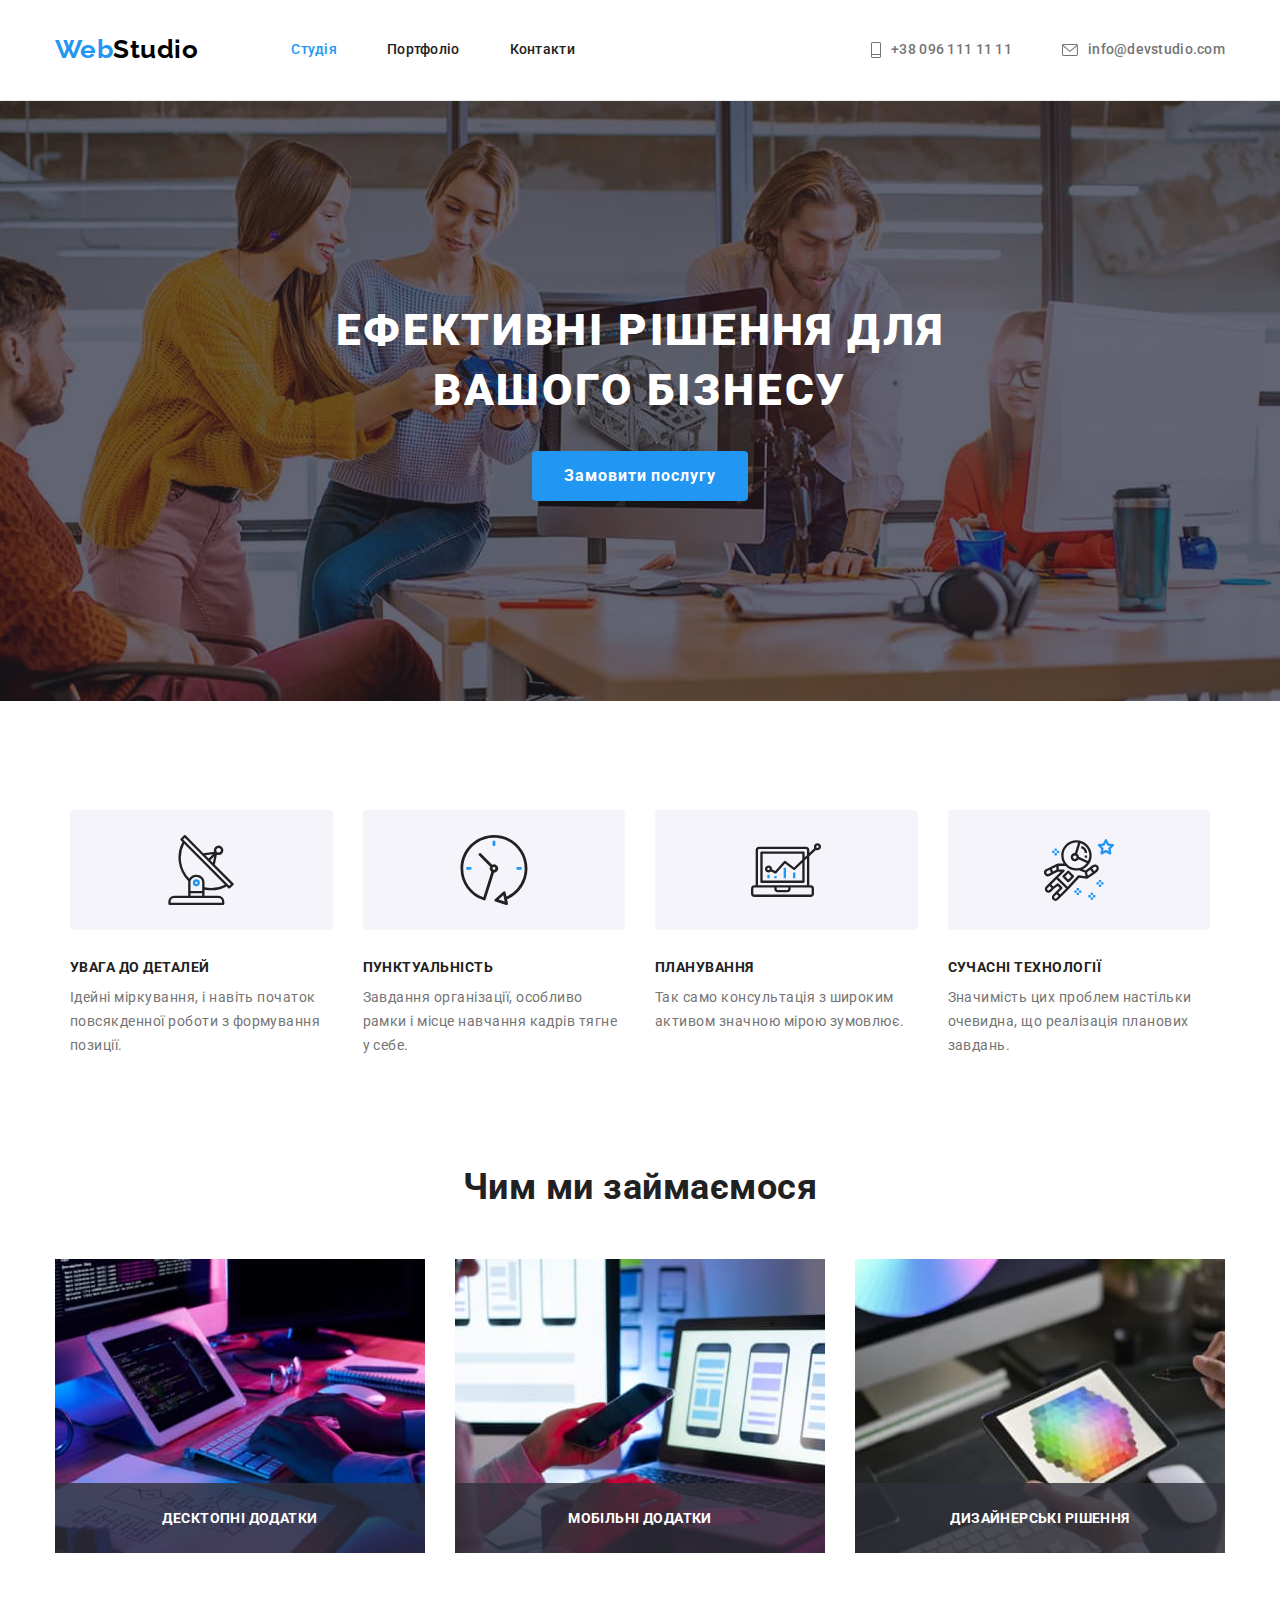
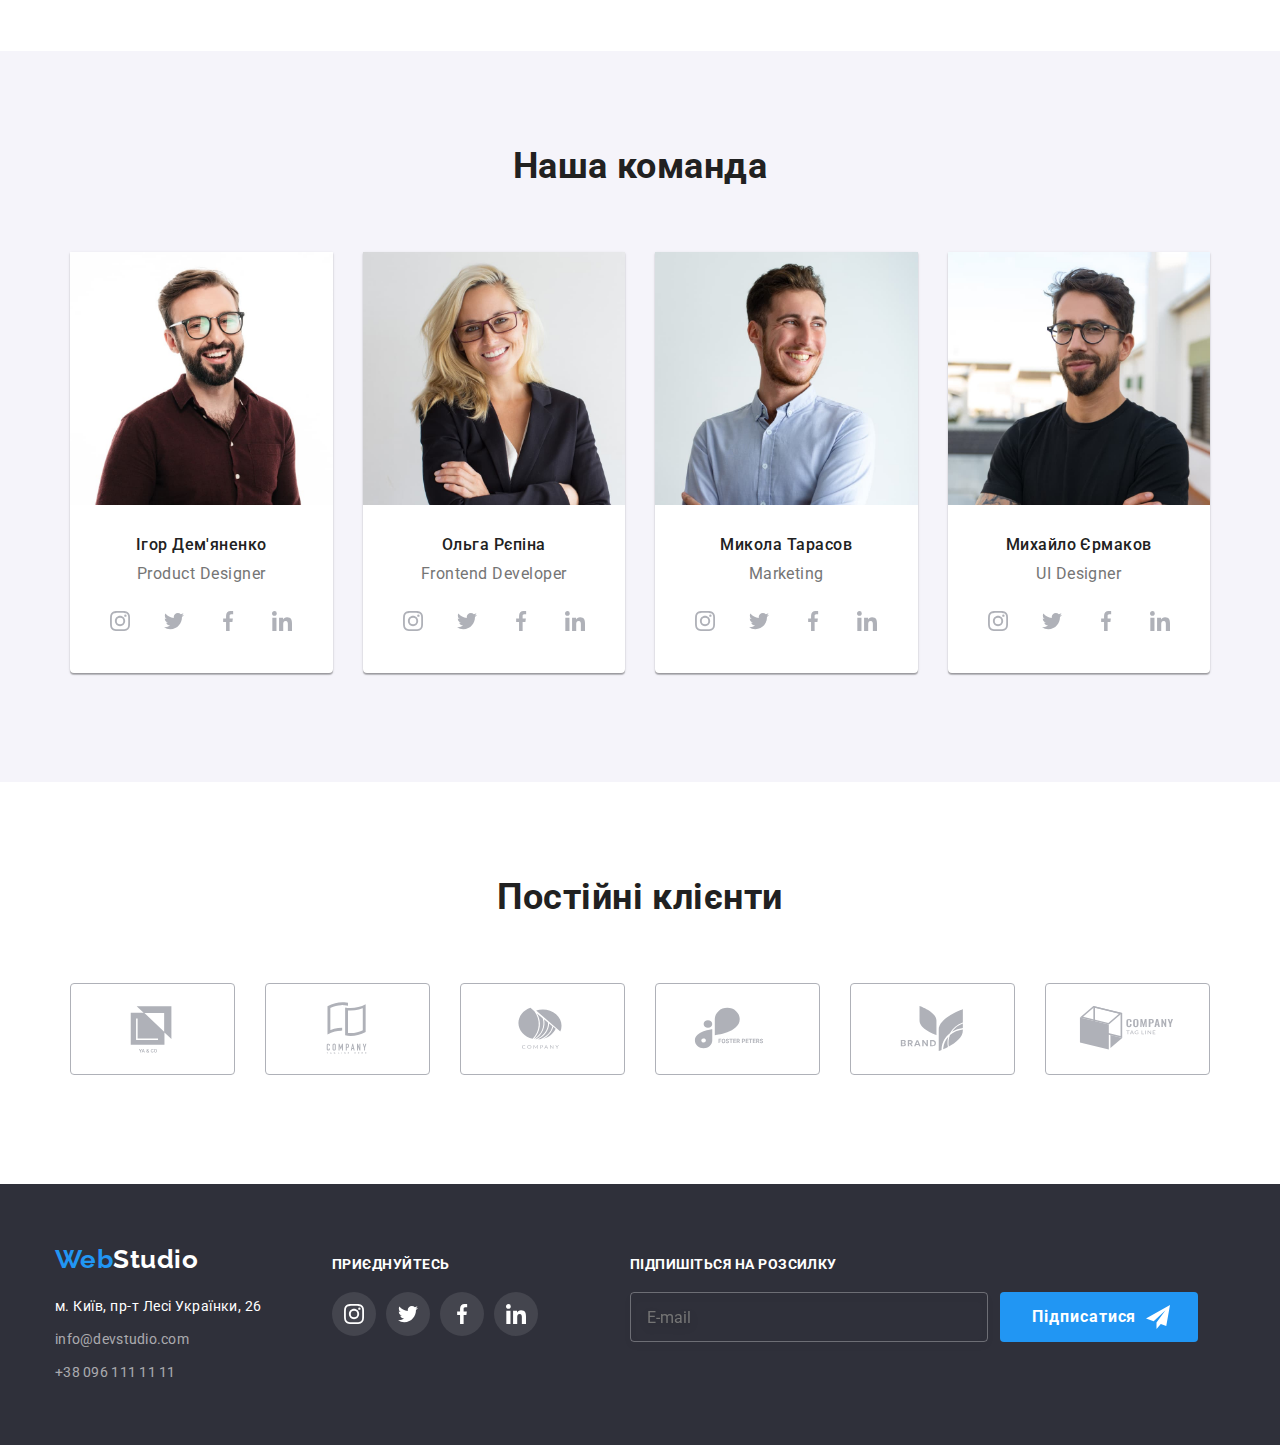
==== index.html @ 1cc09955 "finished work8" ====
<!DOCTYPE html>
<html lang="en">

<head>
    <meta charset="UTF-8">
    <meta name="viewport" content="width=device-width, initial-scale=1.0" />
    <meta http-equiv="X-UA-Compatible" content="IE=edge">
    <meta name="viewport" content="width=device-width, initial-scale=1.0">
    <title>Webstudio</title>
    <link
        href="https://fonts.googleapis.com/css2?family=Raleway:wght@700&family=Roboto:wght@400;500;700;900&display=swap"
        rel="stylesheet">
    <link rel="stylesheet"
        href="https://cdnjs.cloudflare.com/ajax/libs/modern-normalize/1.1.0/modern-normalize.min.css">
        <link rel="stylesheet" href="./css/main.min.css">
</head>

<body>
    <header class="header">
        <div class="container main-nav">
            <nav class="nav">
            <a href="index.html" class="logo"><span class="web">Web</span>Studio</a>
            <button type="button" class="menu-button" data-menu-button>
                <svg width="40" height="40" aria-label="Переключатель мобильного меню">
                    <use class="icon-cross" href="./images/symbol-defs.svg#cross"></use>
                    <use class="icon-menu" href="./images/symbol-defs.svg#menu"></use>
                </svg>
            </button>
            
            <div class="menu-container" data-menu>
                <ul class="site-nav list">
                    <li class="site-nav__item"><a href="index.html" class="link current">Студія</a></li>
                    <li class="site-nav__item"><a href="portfolio.html" class="link">Портфоліо</a></li>
                    <li class="site-nav__item"><a href="" class="link">Контакти</a></li>
                </ul>
                <div class="nav-container">
                    <ul class="auth-nav list">
                        
                        <li class="auth-nav__item auth-tel"><a href="">
                                <svg class="telephone" width="10" height="16">
                                    <use href="./images/symbol-defs.svg#telephone"></use>
                                </svg>+38 096 111 11 11</a></li>
                                <li class="auth-nav__item auth-mail">
                                    <a href="">
                                        <svg class="envelope" width="16" height="12">
                                            <use href="./images/symbol-defs.svg#envelope"></use>
                                        </svg>info@devstudio.com
                                    </a>
                                </li>
                    </ul>
                    <ul class="list nav-social">
                        <li><a href="">Instagram</a></li>
                        <li><a href="">Twitter</a></li>
                        <li><a href="">Facebook</a></li>
                        <li><a href="">LinkedIn</a></li>
                    </ul>
                </div>
            </div>
        </nav>
        </div>
    </header>
    <main>
        <section class="hero overlay">
            <div class="container">
                <div class="hero-inner">
                    <h1 class="hero-title">Ефективні рішення для вашого бізнесу</h1>
                    <button data-modal-open type="button" class="button">Замовити послугу</button>
                </div>
            </div>
        </section>

        <section class="section section-feature">
            <div class="container">
                <h2 class="visually-hidden">Особливості</h2>
                <ul class="section-feature__list list">
                    <li>
                        <div class="section-feature__icon">
                            <svg width="70" height="70">
                                <use href="./images/symbol-defs.svg#antenna-1"></use>
                            </svg>
                        </div>
                        <h3>Увага до деталей</h3>
                        <p>Ідейні міркування, і навіть початок повсякденної роботи з формування позиції.</p>
                    </li>
                    <li>
                        <div class="section-feature__icon">
                            <svg width="70" height="70">
                                <use href="./images/symbol-defs.svg#clock-1"></use>
                            </svg>
                        </div>
                        <h3>Пунктуальність</h3>
                        <p>Завдання організації, особливо рамки і місце навчання кадрів тягне у себе.</p>
                    </li>
                    <li>
                        <div class="section-feature__icon">
                            <svg width="70" height="70">
                                <use href="./images/symbol-defs.svg#diagram-1"></use>
                            </svg>
                        </div>
                        <h3>Планування</h3>
                        <p>Так само консультація з широким активом значною мірою зумовлює.</p>
                    </li>
                    <li>
                        <div class="section-feature__icon">
                            <svg width="70" height="70">
                                <use href="./images/symbol-defs.svg#astronaut-1"></use>
                            </svg>
                        </div>
                        <h3>Сучасні технології</h3>
                        <p>Значимість цих проблем настільки очевидна, що реалізація планових завдань.</p>
                    </li>
                </ul>
            </div>
        </section>


        <section class="section section-services">
            <div class="container">
                <h2 class="section__title">Чим ми займаємося</h2>
                <ul class="list section-services__list">
                    <li class="section-services__item">
                        <img src="./images/box1.jpg" alt="Комп'ютер" width="370" srcset="./images/box1-x2.jpg 2x">
                        <p class="section-services__text">Десктопні додатки</p>
                    </li>
                    <li class="section-services__item"><img src="./images/box2.jpg" alt="Телефон" width="370" srcset="./images/box2-x2.jpg 2x">
                        <p class="section-services__text">Мобільні додатки</p>
                    </li>
                    <li class="section-services__item"><img src="./images/box3.jpg" alt="Планшет" width="370" srcset="./images/box3-x2.jpg 2x">
                        <p class="section-services__text">Дизайнерські рішення</p>
                    </li>
                </ul>
            </div>
        </section>
        <section class="section section-gray">
            <div class="container">
                <h2 class="section__title">Наша команда</h2>
                <ul class="members-list list">
                    <li><img src="./images/img4.jpg" alt="Ігор Дем'яненко" width="270" srcset="./images/img1-x2.jpg 2x">
                        <h3>Ігор Дем'яненко</h3>
                        <p>Product Designer</p>
                        <ul class="profile-share">
                            <li>
                                <a href="">
                                    <svg width="20" height="20">
                                        <use href="./images/symbol-defs.svg#instagram-2"></use>
                                    </svg>
                                </a>
                            </li>
                            <li>
                                <a href="">
                                    <svg width="20" height="20">
                                        <use href="./images/symbol-defs.svg#twitter-1"></use>
                                    </svg>
                                </a>
                            </li>
                            <li>
                                <a href="">
                                    <svg width="20" height="20">
                                        <use href="./images/symbol-defs.svg#facebook-1"></use>
                                    </svg>
                                </a>
                            </li>
                            <li>
                                <a href="">
                                    <svg width="20" height="20">
                                        <use href="./images/symbol-defs.svg#linkedin-1"></use>
                                    </svg>
                                </a>
                            </li>
                        </ul>
                    </li>
                    <li><img src="./images/img1.jpg" alt="Ольга Рєпіна" width="270" srcset="./images/img2-x2.jpg 2x">
                        <h3>Ольга Рєпіна</h3>
                        <p>Frontend Developer</p>
                        <ul class="profile-share">
                            <li>
                                <a href="">
                                    <svg width="20" height="20">
                                        <use href="./images/symbol-defs.svg#instagram-2"></use>
                                    </svg>
                                </a>
                            </li>
                            <li>
                                <a href="">
                                    <svg width="20" height="20">
                                        <use href="./images/symbol-defs.svg#twitter-1"></use>
                                    </svg>
                                </a>
                            </li>
                            <li>
                                <a href="">
                                    <svg width="20" height="20">
                                        <use href="./images/symbol-defs.svg#facebook-1"></use>
                                    </svg>
                                </a>
                            </li>
                            <li>
                                <a href="">
                                    <svg width="20" height="20">
                                        <use href="./images/symbol-defs.svg#linkedin-1"></use>
                                    </svg>
                                </a>
                            </li>
                        </ul>
                    </li>
                    <li><img src="./images/img2.jpg" alt="Микола Тарасов" width="270" srcset="./images/img3-x2.jpg 2x">
                        <h3>Микола Тарасов</h3>
                        <p>Marketing</p>
                        <ul class="profile-share">
                            <li>
                                <a href="">
                                    <svg width="20" height="20">
                                        <use href="./images/symbol-defs.svg#instagram-2"></use>
                                    </svg>
                                </a>
                            </li>
                            <li>
                                <a href="">
                                    <svg width="20" height="20">
                                        <use href="./images/symbol-defs.svg#twitter-1"></use>
                                    </svg>
                                </a>
                            </li>
                            <li>
                                <a href="">
                                    <svg width="20" height="20">
                                        <use href="./images/symbol-defs.svg#facebook-1"></use>
                                    </svg>
                                </a>
                            </li>
                            <li>
                                <a href="">
                                    <svg width="20" height="20">
                                        <use href="./images/symbol-defs.svg#linkedin-1"></use>
                                    </svg>
                                </a>
                            </li>
                        </ul>
                    </li>
                    <li><img src="./images/img3.jpg" alt="Михайло Єрмаков" width="270"
                        srcset="./images/img4-x2.jpg 2x">
                        <h3>Михайло Єрмаков</h3>
                        <p>UI Designer</p>
                        <ul class="profile-share">
                            <li>
                                <a href="">
                                    <svg width="20" height="20">
                                        <use href="./images/symbol-defs.svg#instagram-2"></use>
                                    </svg>
                                </a>
                            </li>
                            <li>
                                <a href="">
                                    <svg width="20" height="20">
                                        <use href="./images/symbol-defs.svg#twitter-1"></use>
                                    </svg>
                                </a>
                            </li>
                            <li>
                                <a href="">
                                    <svg width="20" height="20">
                                        <use href="./images/symbol-defs.svg#facebook-1"></use>
                                    </svg>
                                </a>
                            </li>
                            <li>
                                <a href="">
                                    <svg width="20" height="20">
                                        <use href="./images/symbol-defs.svg#linkedin-1"></use>
                                    </svg>
                                </a>
                            </li>
                        </ul>
                    </li>
                </ul>
            </div>
        </section>
        <section class="section">
            <div class="container">
                <h2 class="section__title">Постійні клієнти</h2>
                <ul class="list clients">
                    <li>
                        <a href="">
                            <svg width="106" height="60">
                                <use href="./images/symbol-defs.svg#Logo1"></use>
                            </svg>
                        </a>
                    </li>
                    <li>
                        <a href="">
                            <svg width="106" height="60">
                                <use href="./images/symbol-defs.svg#Logo2"></use>
                            </svg>
                        </a>
                    </li>
                    <li>
                        <a href="">
                            <svg width="106" height="60">
                                <use href="./images/symbol-defs.svg#Logo3"></use>
                            </svg>
                        </a>
                    </li>
                    <li>
                        <a href="">
                            <svg width="106" height="60">
                                <use href="./images/symbol-defs.svg#Logo4"></use>
                            </svg>
                        </a>
                    </li>
                    <li>
                        <a href="">
                            <svg width="106" height="60">
                                <use href="./images/symbol-defs.svg#Logo5"></use>
                            </svg>
                        </a>
                    </li>
                    <li>
                        <a href="">
                            <svg width="106" height="60">
                                <use href="./images/symbol-defs.svg#Logo6"></use>
                            </svg>
                        </a>
                    </li>
                </ul>
            </div>
        </section>
    </main>
    <footer class="footer">
        <div class="container">
            <div class="footer__details">
                <a href="/" class="logo footer__logo"><span class="web">Web</span>Studio</a>
                <ul class="list">
                    <li>м. Київ, пр-т Лесі Українки, 26</li>
                    <li><a href="">info@devstudio.com</a></li>
                    <li><a href="">+38 096 111 11 11</a></li>
                </ul>
            </div>
            <div class="footer-icons">
                <h3>приєднуйтесь</h3>
                <ul class="profile-share">
                    <li>
                        <a href="">
                            <svg width="20" height="20">
                                <use href="./images/symbol-defs.svg#instagram-2"></use>
                            </svg>
                        </a>
                    </li>
                    <li>
                        <a href="">
                            <svg width="20" height="20">
                                <use href="./images/symbol-defs.svg#twitter-1"></use>
                            </svg>
                        </a>
                    </li>
                    <li>
                        <a href="">
                            <svg width="20" height="20">
                                <use href="./images/symbol-defs.svg#facebook-1"></use>
                            </svg>
                        </a>
                    </li>
                    <li>
                        <a href="">
                            <svg width="20" height="20">
                                <use href="./images/symbol-defs.svg#linkedin-1"></use>
                            </svg>
                        </a>
                    </li>
                </ul>
            </div>
            <div class="subscription-wrap">
                <h3>підпишіться на розсилку</h3>
                <form class="subscription-wrap__form">

                    <input type="email" name="mail" id="mail" placeholder="E-mail">
                    <button type="submit" class="button button__icon--right">Підписатися
                        <svg class="icon-send">
                            <use href="./images/symbol-defs.svg#icon-send"></use>
                        </svg>
                    </button>
                </form>
            </div>
        </div>
    </footer>
    <div data-modal class="backdrop is-hidden">
        <div class="modal">
            <button data-modal-close type="button" class="modal-button">
                <svg class="icon-close">
                    <use href="./images/symbol-defs.svg#close"></use>
                </svg>
            </button>
            <h3>Залиште свої дані, ми вам передзвонимо</h3>
            <form>
                <label for="name">Ім'я</label>
                <div class="input-group">
                
                    <input type="text" name="name" id="name">
                    <svg>
                        <use href="./images/symbol-defs.svg#user"></use>
                    </svg>
                </div>
                <label for="tel">Телефон</label>
                <div class="input-group">
                    
                    <input type="tel" name="tel" id="tel">
                    <svg>
                        <use href="./images/symbol-defs.svg#tel"></use>
                    </svg>
                </div>
                <label for="mail2">Пошта</label>
                <div class="input-group">
                    
                    <input type="email" name="mail" id="mail2">
                    <svg>
                        <use href="./images/symbol-defs.svg#mail"></use>
                    </svg>
                </div>
                <label for="comment">Коментар</label>
                <div class="input-group">
                    <textarea name="comment" id="comment" cols="30" rows="10" placeholder="Введіть текст"></textarea>
                </div>
                <div class="agreement-wrap">
                    <input  class="checkbox" type="checkbox" name="agreement" id="agreement">
                    <label class="label-agreement" for="agreement">Погоджуюся з розсилкою та приймаю <a href="">Умови договору</a></label>
                </div>
                <div class="button-wrap"><button type="submit" class="button">Відправити</button></div>
            </form>
        </div>
    </div>
    <script src="./js/modal.js"></script>
    <script src="./js/menu.js"></script>
</body>

</html>
---- css/main.min.css ----
h1,h2,h3,p,ul{padding:0;margin:0}img{max-width:100%}body{background-color:#fff;color:#757575;font-family:Roboto,sans-serif;letter-spacing:.03em;font-weight:400;padding:0;margin:0}.list{list-style:none}.container{margin-left:auto;margin-right:auto;max-width:1200px;padding:0 15px}.logo{color:#000;text-decoration:none;font-family:Raleway;font-weight:700;font-size:26px;line-height:1.2}.logo .web{color:#2196f3;text-decoration:none}.button{color:#fff;background-color:#2196f3;font-family:inherit;cursor:pointer;font-weight:700;font-size:16px;line-height:1.88;letter-spacing:.06em;border-radius:4px;border:0;padding:10px 32px;-webkit-transition:background-color 250ms cubic-bezier(0.4, 0, 0.2, 1),-webkit-box-shadow 250ms cubic-bezier(0.4, 0, 0.2, 1);transition:background-color 250ms cubic-bezier(0.4, 0, 0.2, 1),-webkit-box-shadow 250ms cubic-bezier(0.4, 0, 0.2, 1);transition:background-color 250ms cubic-bezier(0.4, 0, 0.2, 1),box-shadow 250ms cubic-bezier(0.4, 0, 0.2, 1);transition:background-color 250ms cubic-bezier(0.4, 0, 0.2, 1),box-shadow 250ms cubic-bezier(0.4, 0, 0.2, 1),-webkit-box-shadow 250ms cubic-bezier(0.4, 0, 0.2, 1);position:relative}.button:hover{background-color:#188ce8;-webkit-box-shadow:0px 3px 1px rgba(0,0,0,.1),0px 1px 2px rgba(0,0,0,.08),0px 2px 2px rgba(0,0,0,.12);box-shadow:0px 3px 1px rgba(0,0,0,.1),0px 1px 2px rgba(0,0,0,.08),0px 2px 2px rgba(0,0,0,.12)}.button__icon--right{padding-right:62px}.profile-share{display:-webkit-box;display:-ms-flexbox;display:flex;list-style:none;padding-bottom:30px;-webkit-box-pack:center;-ms-flex-pack:center;justify-content:center}.profile-share li{margin-right:10px}.profile-share li:last-child{margin-right:0}.profile-share li a{display:-webkit-box;display:-ms-flexbox;display:flex;-webkit-box-align:center;-ms-flex-align:center;align-items:center;-webkit-box-pack:center;-ms-flex-pack:center;justify-content:center;width:44px;height:44px;border-radius:50%;-webkit-transition:background-color 250ms cubic-bezier(0.4, 0, 0.2, 1);transition:background-color 250ms cubic-bezier(0.4, 0, 0.2, 1)}.profile-share li a svg{fill:#afb1b8;-webkit-transition:fill 250ms cubic-bezier(0.4, 0, 0.2, 1);transition:fill 250ms cubic-bezier(0.4, 0, 0.2, 1)}.profile-share li a:hover,.profile-share li a:focus{background-color:#2196f3;outline:none}.profile-share li a:hover svg,.profile-share li a:focus svg{fill:#fff}.section{padding:94px 0}@media screen and (max-width: 767px){.section{padding:60px 0}}.section__title{color:#212121;font-weight:700;font-size:36px;line-height:1.17;text-align:center;margin-bottom:50px}@media screen and (max-width: 768px){.section__title{margin-bottom:30px;font-size:28px}}.section.section-gray{background:#f5f4fa}.section .visually-hidden{position:absolute;white-space:nowrap;width:1px;height:1px;overflow:hidden;border:0;padding:0;clip:rect(0 0 0 0);-webkit-clip-path:inset(50%);clip-path:inset(50%);margin:-1px}.header{border-bottom:1px solid #ececec;position:relative;padding:10px 0}.header .nav{display:-webkit-box;display:-ms-flexbox;display:flex;-webkit-box-align:center;-ms-flex-align:center;align-items:center;-webkit-box-pack:justify;-ms-flex-pack:justify;justify-content:space-between}.header .menu-button{display:none;position:relative;z-index:11;cursor:pointer}@media screen and (max-width: 480px){.header .menu-button{display:inline-block;margin:0;padding:0;border:none;background-color:rgba(0,0,0,0)}}.header .menu-button .icon-cross{display:none}.header .menu-button.is-open svg{-webkit-transition:fill 250ms cubic-bezier(0.4, 0, 0.2, 1);transition:fill 250ms cubic-bezier(0.4, 0, 0.2, 1)}.header .menu-button.is-open .icon-cross{display:block}.header .menu-button.is-open:hover svg{fill:#2196f3}.header .menu-button.is-open .icon-menu{display:none}.header .main-nav{-webkit-box-align:center;-ms-flex-align:center;align-items:center}.header .envelope,.header .telephone{fill:#757575;margin-right:10px}@media screen and (min-width: 481px){.header .site-nav{display:-webkit-box;display:-ms-flexbox;display:flex}}.header .site-nav .link{display:block;padding-top:32px;padding-bottom:32px;-webkit-transition:color 250ms cubic-bezier(0.4, 0, 0.2, 1);transition:color 250ms cubic-bezier(0.4, 0, 0.2, 1);color:#212121;text-decoration:none;font-weight:500;font-size:14px;line-height:1.14;letter-spacing:.02em}@media screen and (max-width: 480px){.header .site-nav .link{font-size:40px;margin-bottom:32px;padding:0}}.header .site-nav .link:hover,.header .site-nav .link:focus{color:#2196f3}.header .site-nav .link.current{position:relative;color:#2196f3}.header .site-nav .link.current::after{content:"";position:absolute;left:0;bottom:-1px;display:block;width:100%;height:4px;border-radius:2px}@media screen and (min-width: 481px){.header .site-nav__item+.site-nav__item{margin-left:50px}}.header .nav-social{display:-webkit-box;display:-ms-flexbox;display:flex;margin-top:64px}@media screen and (min-width: 481px){.header .nav-social{display:none}}.header .nav-social li{border-left:1px solid rgba(33,33,33,.2);padding:0 10px}.header .nav-social li a{font-weight:500;font-size:18px;line-height:22px;letter-spacing:.02em;color:#2196f3}.header .nav-social li:first-child{border-left:0;padding-left:0}.header .auth-nav{margin-left:auto}@media screen and (min-width: 481px){.header .auth-nav{display:-webkit-box;display:-ms-flexbox;display:flex;-webkit-box-orient:vertical;-webkit-box-direction:reverse;-ms-flex-direction:column-reverse;flex-direction:column-reverse}}@media screen and (min-width: 991px){.header .auth-nav{-webkit-box-orient:horizontal;-webkit-box-direction:normal;-ms-flex-direction:row;flex-direction:row;-webkit-box-align:center;-ms-flex-align:center;align-items:center}}.header .auth-nav a{display:block;color:#757575;text-decoration:none;font-weight:500;font-size:14px;line-height:1.14;letter-spacing:.02em;display:-webkit-box;display:-ms-flexbox;display:flex;-webkit-box-align:center;-ms-flex-align:center;align-items:center;-webkit-transition:color 250ms cubic-bezier(0.4, 0, 0.2, 1);transition:color 250ms cubic-bezier(0.4, 0, 0.2, 1)}@media screen and (max-width: 480px){.header .auth-nav a svg{display:none}}.header .auth-nav a:hover,.header .auth-nav a:focus{color:#2196f3}.header .auth-nav a:hover svg,.header .auth-nav a:focus svg{fill:#2196f3}@media screen and (max-width: 480px){.header .auth-nav__item.auth-tel:first-child{margin-bottom:32px}.header .auth-nav__item.auth-tel a{font-size:34px;color:#2196f3}}@media screen and (min-width: 481px)and (max-width: 991px){.header .auth-nav__item.auth-tel{margin-top:10px}}@media screen and (max-width: 480px){.header .auth-nav__item.auth-mail a{font-size:24px;line-height:1.17;letter-spacing:.02em}}@media screen and (min-width: 991px){.header .auth-nav__item+.auth-nav__item{margin-left:50px}}@media screen and (min-width: 481px){.header .menu-container{display:-webkit-box;display:-ms-flexbox;display:flex;-webkit-box-flex:1;-ms-flex:1;flex:1;-webkit-box-pack:justify;-ms-flex-pack:justify;justify-content:space-between;padding-left:88px}.header .menu-container .nav-container{display:-webkit-box;display:-ms-flexbox;display:flex;-webkit-box-align:center;-ms-flex-align:center;align-items:center}}@media screen and (min-width: 768px){.header .menu-container{padding-left:93px}}@media screen and (max-width: 480px){.header .menu-container{position:absolute;top:0;left:0;width:100%;display:none;background-color:#fff;padding:48px 40px;z-index:10;height:100vh;-webkit-box-orient:vertical;-webkit-box-direction:normal;-ms-flex-direction:column;flex-direction:column;-webkit-box-pack:justify;-ms-flex-pack:justify;justify-content:space-between}.header .menu-container.is-open{display:-webkit-box;display:-ms-flexbox;display:flex}}.no-scroll{overflow:hidden}.hero{padding:200px 0;text-align:center}@media screen and (max-width: 767px){.hero{padding:125px 0}}.hero.overlay{max-width:1600px;margin-left:auto;margin-right:auto;background-image:-webkit-gradient(linear, left top, right top, from(rgba(44, 45, 55, 0.4)), to(rgba(44, 45, 55, 0.4))),url(../images/hero1.jpg);background-image:linear-gradient(to right, rgba(44, 45, 55, 0.4), rgba(44, 45, 55, 0.4)),url(../images/hero1.jpg);background-repeat:no-repeat;background-position:center;background-size:cover}@media(min-device-pixel-ratio: 2),(-webkit-min-device-pixel-ratio: 2),(min-resolution: 192dpi),(min-resolution: 2dppx){.hero.overlay{background-image:-webkit-gradient(linear, left top, right top, from(rgba(44, 45, 55, 0.4)), to(rgba(44, 45, 55, 0.4))),url(../images/hero1-x2.jpg);background-image:linear-gradient(to right, rgba(44, 45, 55, 0.4), rgba(44, 45, 55, 0.4)),url(../images/hero1-x2.jpg)}}@media screen and (min-width: 481px){.hero .hero-inner{padding:0 20%}}.hero .hero-title{color:#fff;font-weight:900;font-size:44px;line-height:1.36;letter-spacing:.06em;text-transform:uppercase;margin-bottom:30px}@media screen and (max-width: 767px){.hero .hero-title{font-size:26px}}@media screen and (min-width: 768px){.section-feature{padding-bottom:0}}@media screen and (min-width: 481px){.section-feature__list{display:-webkit-box;display:-ms-flexbox;display:flex;-ms-flex-wrap:wrap;flex-wrap:wrap}}@media screen and (max-width: 480px){.section-feature__list li{margin-bottom:30px}.section-feature__list li:last-child{margin-bottom:0px}}.section-feature__list h3{color:#212121;font-weight:700;font-size:14px;line-height:1.14;text-transform:uppercase;margin-bottom:10px}@media screen and (max-width: 480px){.section-feature__list h3{text-align:center}}.section-feature__list p{font-size:14px;line-height:1.71}@media screen and (min-width: 768px){.section-feature__list li{width:calc((100% - 120px)/4);margin:15px}}@media screen and (min-width: 481px)and (max-width: 767px){.section-feature__list li{width:calc((100% - 60px)/2);margin:15px}}.section-feature__list li:last-child{margin-right:0}.section-feature__icon{display:-webkit-box;display:-ms-flexbox;display:flex;-webkit-box-align:center;-ms-flex-align:center;align-items:center;-webkit-box-pack:center;-ms-flex-pack:center;justify-content:center;background-color:#f5f4fa;height:120px;margin-bottom:30px;text-align:center;border-radius:4px}@media screen and (max-width: 767px){.section-services{display:none}}.section-services__list{display:-webkit-box;display:-ms-flexbox;display:flex}.section-services__list li{width:370px;margin-right:30px}.section-services__list li:last-child{margin-right:0}.section-services__item{position:relative}.section-services__text{position:absolute;bottom:4px;left:0;width:100%;background:rgba(47,48,58,.8);color:#fff;text-transform:uppercase;font-weight:700;font-size:14px;line-height:16px;letter-spacing:.03em;display:-webkit-box;display:-ms-flexbox;display:flex;-webkit-box-pack:center;-ms-flex-pack:center;justify-content:center;-webkit-box-align:center;-ms-flex-align:center;align-items:center;height:70px}@media screen and (min-width: 481px){.members-list{display:-webkit-box;display:-ms-flexbox;display:flex;-ms-flex-wrap:wrap;flex-wrap:wrap}}.members-list h3{font-weight:500;font-size:16px;line-height:1.19;color:#212121;margin-top:30px;margin-bottom:10px}.members-list p{font-size:16px;line-height:1.19;margin-bottom:16px}.members-list img{display:block;width:100%}.members-list>li{background-color:#fff;text-align:center;-webkit-box-shadow:0px 1px 3px rgba(0,0,0,.12),0px 1px 1px rgba(0,0,0,.14),0px 2px 1px rgba(0,0,0,.2);box-shadow:0px 1px 3px rgba(0,0,0,.12),0px 1px 1px rgba(0,0,0,.14),0px 2px 1px rgba(0,0,0,.2);border-radius:0px 0px 4px 4px}@media screen and (min-width: 481px){.members-list>li{width:calc((100% - 120px)/4);margin:15px}}@media screen and (max-width: 480px){.members-list>li{margin-bottom:30px}.members-list>li:last-child{margin-bottom:0}}@media screen and (min-width: 481px)and (max-width: 767px){.members-list>li{width:calc((100% - 60px)/2);margin:15px}}.members-list>li:last-child{margin-right:0}.clients{display:-webkit-box;display:-ms-flexbox;display:flex;-ms-flex-wrap:wrap;flex-wrap:wrap}.clients a{display:-webkit-box;display:-ms-flexbox;display:flex;height:92px;border:1px solid #afb1b8;border-radius:4px;-webkit-box-align:center;-ms-flex-align:center;align-items:center;-webkit-box-pack:center;-ms-flex-pack:center;justify-content:center;-webkit-transition:border 250ms cubic-bezier(0.4, 0, 0.2, 1);transition:border 250ms cubic-bezier(0.4, 0, 0.2, 1)}.clients a:hover,.clients a:focus{border:1px solid #2196f3;outline:none}.clients a:hover svg,.clients a:focus svg{fill:#2196f3}.clients a svg{fill:#afb1b8;-webkit-transition:fill 250ms cubic-bezier(0.4, 0, 0.2, 1);transition:fill 250ms cubic-bezier(0.4, 0, 0.2, 1)}.clients li{width:calc((100% - 180px)/6);margin:15px}.clients li:last-child{margin-right:0}@media screen and (max-width: 480px){.clients li{width:calc((100% - 60px)/2);margin:15px}}@media screen and (max-width: 767px){.clients li{width:calc((100% - 90px)/3);margin:15px}}.work-filter{-ms-flex-wrap:wrap;flex-wrap:wrap;margin-bottom:35px}@media screen and (min-width: 481px){.work-filter{display:-webkit-box;display:-ms-flexbox;display:flex;-webkit-box-pack:center;-ms-flex-pack:center;justify-content:center}}@media screen and (max-width: 480px){.work-filter{display:block}}@media screen and (max-width: 767px){.work-filter{display:-webkit-box;display:-ms-flexbox;display:flex}.work-filter li{display:inline-block;margin-bottom:15px}}.work-filter .button{color:#212121;background-color:#f5f4fa;padding:6px 22px;margin:0 4px;-webkit-transition:background-color 250ms cubic-bezier(0.4, 0, 0.2, 1),color 250ms cubic-bezier(0.4, 0, 0.2, 1),-webkit-box-shadow 250ms cubic-bezier(0.4, 0, 0.2, 1);transition:background-color 250ms cubic-bezier(0.4, 0, 0.2, 1),color 250ms cubic-bezier(0.4, 0, 0.2, 1),-webkit-box-shadow 250ms cubic-bezier(0.4, 0, 0.2, 1);transition:background-color 250ms cubic-bezier(0.4, 0, 0.2, 1),color 250ms cubic-bezier(0.4, 0, 0.2, 1),box-shadow 250ms cubic-bezier(0.4, 0, 0.2, 1);transition:background-color 250ms cubic-bezier(0.4, 0, 0.2, 1),color 250ms cubic-bezier(0.4, 0, 0.2, 1),box-shadow 250ms cubic-bezier(0.4, 0, 0.2, 1),-webkit-box-shadow 250ms cubic-bezier(0.4, 0, 0.2, 1);font-weight:500;font-size:16px;line-height:1.63}.work-filter .button:focus,.work-filter .button:hover,.work-filter .button.current{color:#fff;background-color:#2196f3}@media screen and (min-width: 481px){.work-items{display:-webkit-box;display:-ms-flexbox;display:flex;-ms-flex-wrap:wrap;flex-wrap:wrap}}.work-items li{margin:15px;margin-bottom:30px}@media screen and (min-width: 481px){.work-items li{width:calc((100% - 90px)/3)}}@media screen and (min-width: 481px)and (max-width: 767px){.work-items li{width:calc((100% - 60px)/2)}}@media screen and (min-width: 768px){.work-items li:nth-child(3n){margin-right:0}.work-items li:nth-last-child(-n+3){margin-bottom:0}}.work-items li .item-content{padding:20px 24px;border-top:0}.work-items li .item-content h2{font-weight:700;font-size:18px;line-height:2;color:#212121;letter-spacing:.06em;padding-bottom:4px}.work-items li .item-content p{font-size:16px;line-height:1.88}.work-items li a{color:#757575;text-decoration:none;display:block;background:#fff;-webkit-transition:-webkit-box-shadow 250ms cubic-bezier(0.4, 0, 0.2, 1);transition:-webkit-box-shadow 250ms cubic-bezier(0.4, 0, 0.2, 1);transition:box-shadow 250ms cubic-bezier(0.4, 0, 0.2, 1);transition:box-shadow 250ms cubic-bezier(0.4, 0, 0.2, 1), -webkit-box-shadow 250ms cubic-bezier(0.4, 0, 0.2, 1);height:100%;border:1px solid #eee}.work-items li a .work-item-wrap{position:relative;overflow:hidden}.work-items li a .work-item-wrap img{vertical-align:bottom;width:100%}.work-items li a .work-item-wrap p{position:absolute;top:0;left:0;bottom:0;font-weight:400;font-size:18px;line-height:28px;letter-spacing:.03em;color:#fff;background:rgba(33,150,243,.9);display:-webkit-box;display:-ms-flexbox;display:flex;-webkit-box-align:center;-ms-flex-align:center;align-items:center;padding:24px;-webkit-transform:translateY(100%);transform:translateY(100%);-webkit-transition:-webkit-transform 250ms cubic-bezier(0.4, 0, 0.2, 1);transition:-webkit-transform 250ms cubic-bezier(0.4, 0, 0.2, 1);transition:transform 250ms cubic-bezier(0.4, 0, 0.2, 1);transition:transform 250ms cubic-bezier(0.4, 0, 0.2, 1), -webkit-transform 250ms cubic-bezier(0.4, 0, 0.2, 1)}.work-items li a:hover{-webkit-box-shadow:0px 1px 1px rgba(0,0,0,.12),0px 4px 4px rgba(0,0,0,.06),1px 4px 6px rgba(0,0,0,.16);box-shadow:0px 1px 1px rgba(0,0,0,.12),0px 4px 4px rgba(0,0,0,.06),1px 4px 6px rgba(0,0,0,.16)}.work-items li a:hover .work-item-wrap p{-webkit-transform:translateY(0);transform:translateY(0)}.footer{background:#2f303a;padding:60px 0}@media screen and (max-width: 767px){.footer{text-align:center}}.footer__logo{color:#fff}.footer .list{color:#fff;font-style:normal;font-weight:400;font-size:14px;line-height:1.71;margin-top:20px}.footer .list a{text-decoration:none;color:rgba(255,255,255,.6);font-style:normal;font-weight:400;font-size:14px;line-height:1.71;letter-spacing:.02em;margin-top:9px;display:inline-block}@media screen and (min-width: 481px){.footer .footer-icons{margin-left:70px}}@media screen and (max-width: 480px){.footer .footer-icons .profile-share{padding-bottom:0}}.footer .footer-icons .profile-share li a{background-color:rgba(255,255,255,.1);-webkit-transition:background-color 250ms cubic-bezier(0.4, 0, 0.2, 1);transition:background-color 250ms cubic-bezier(0.4, 0, 0.2, 1)}.footer .footer-icons .profile-share li a svg{fill:#fff}.footer .footer-icons .profile-share li a:hover,.footer .footer-icons .profile-share li a:focus{background-color:#2196f3;outline:none}@media screen and (min-width: 481px)and (max-width: 767px){.footer__details,.footer .footer-icons{-webkit-box-flex:1;-ms-flex:1 0 50%;flex:1 0 50%}.footer .footer-icons{margin-left:0}}.footer h3{font-size:14px;font-weight:700px;text-transform:uppercase;color:#fff;margin-top:12px;margin-bottom:20px}@media screen and (max-width: 480px){.footer h3{margin-top:60px}}@media screen and (min-width: 481px){.footer .container{display:-webkit-box;display:-ms-flexbox;display:flex;-ms-flex-wrap:wrap;flex-wrap:wrap}}@media screen and (min-width: 768px){.footer .subscription-wrap{margin-left:92px}}@media screen and (min-width: 481px)and (max-width: 767px){.footer .subscription-wrap{margin-top:60px;width:100%}}@media screen and (min-width: 768px){.footer .subscription-wrap__form{display:-webkit-box;display:-ms-flexbox;display:flex}}@media screen and (max-width: 767px){.footer .subscription-wrap__form button{margin-top:20px}}.footer .subscription-wrap__form button .icon-send{width:24px;height:24px;fill:#fff;position:absolute;right:28px;top:13px}.footer .subscription-wrap__form input,.footer .subscription-wrap__form input:focus{width:100%;height:50px;padding:15px 16px;background:none;border:1px solid rgba(255,255,255,.3);-webkit-filter:drop-shadow(0px 4px 4px rgba(0, 0, 0, 0.15));filter:drop-shadow(0px 4px 4px rgba(0, 0, 0, 0.15));border-radius:4px;color:#fff}@media screen and (min-width: 768px){.footer .subscription-wrap__form input{width:358px;margin-right:12px}}@media screen and (min-width: 481px)and (max-width: 767px){.footer .subscription-wrap__form input{width:450px;margin-left:auto;margin-right:auto;display:block}}.backdrop{z-index:100;position:fixed;top:0;width:100%;height:100%;background:rgba(0,0,0,.5);-webkit-transition:opacity 250ms cubic-bezier(0.4, 0, 0.2, 1);transition:opacity 250ms cubic-bezier(0.4, 0, 0.2, 1)}.backdrop.is-hidden{opacity:0;pointer-events:none}.backdrop.is-hidden .modal{-webkit-transform:translate(-50%, -50%) scale(0.9);transform:translate(-50%, -50%) scale(0.9)}.modal{position:absolute;top:50%;left:50%;max-width:528px;width:100%;background-color:#fff;-webkit-transition:-webkit-transform 250ms cubic-bezier(0.4, 0, 0.2, 1);transition:-webkit-transform 250ms cubic-bezier(0.4, 0, 0.2, 1);transition:transform 250ms cubic-bezier(0.4, 0, 0.2, 1);transition:transform 250ms cubic-bezier(0.4, 0, 0.2, 1), -webkit-transform 250ms cubic-bezier(0.4, 0, 0.2, 1);-webkit-transform:translate(-50%, -50%) scale(1);transform:translate(-50%, -50%) scale(1);padding:40px}@media screen and (max-width: 480px){.modal{left:15px;right:15px;-webkit-transform:translate(0, -50%) scale(1);transform:translate(0, -50%) scale(1);max-width:100%;width:auto}}.modal h3{text-align:center;margin-bottom:12px;color:#212121}.modal .modal-button{width:30px;height:30px;border-radius:50%;border:1px solid rgba(0,0,0,.1);position:absolute;right:8px;top:8px;cursor:pointer;background:none}.modal .modal-button:hover .icon-close{fill:#2196f3}.modal .modal-button .icon-close{width:11px;height:11px;-webkit-transition:fill 250ms cubic-bezier(0.4, 0, 0.2, 1);transition:fill 250ms cubic-bezier(0.4, 0, 0.2, 1)}.modal form>label{display:block;margin-bottom:4px;font-size:12px;color:#757575}.modal form .input-group{position:relative;margin-bottom:10px}.modal form .input-group svg{width:18px;height:18px;position:absolute;top:50%;left:13px;-webkit-transform:translateY(-50%);transform:translateY(-50%);-webkit-transition:fill 250ms cubic-bezier(0.4, 0, 0.2, 1);transition:fill 250ms cubic-bezier(0.4, 0, 0.2, 1)}.modal form .input-group textarea,.modal form .input-group input{border:1px solid rgba(33,33,33,.2);border-radius:4px;padding:12px 16px;width:100%;-webkit-transition:border 250ms cubic-bezier(0.4, 0, 0.2, 1);transition:border 250ms cubic-bezier(0.4, 0, 0.2, 1);font-size:12px}.modal form .input-group textarea:focus,.modal form .input-group input:focus{border-color:#2196f3;outline:none}.modal form .input-group input{height:40px;padding-left:35px}.modal form .input-group input:focus+svg{fill:#2196f3}.modal form .input-group textarea{resize:none;height:120px}.modal form .agreement-wrap{display:-webkit-box;display:-ms-flexbox;display:flex;-webkit-box-align:center;-ms-flex-align:center;align-items:center;margin-top:10px}.modal form .agreement-wrap .checkbox{position:absolute;white-space:nowrap;width:1px;height:1px;overflow:hidden;border:0;padding:0;clip:rect(0 0 0 0);-webkit-clip-path:inset(50%);clip-path:inset(50%);margin:-1px}.modal form .agreement-wrap .checkbox:checked+.label-agreement:before{border-color:rgba(0,0,0,0);background-color:#2196f3;background-image:url("../images/svg-check.svg");background-repeat:no-repeat;background-position:center}.modal form .agreement-wrap .label-agreement{font-size:14px;padding-left:22px;position:relative}@media screen and (max-width: 480px){.modal form .agreement-wrap .label-agreement{font-size:12px}}.modal form .agreement-wrap .label-agreement:before{width:16px;height:15px;position:absolute;left:0;top:0;content:"";border:2px solid #000;border-radius:2px;display:block}.modal form .agreement-wrap .label-agreement a{color:#2196f3}.modal form .agreement-wrap .label-agreement a:hover{text-decoration:none}.modal .button-wrap{text-align:center;margin-top:30px}/*# sourceMappingURL=main.min.css.map */
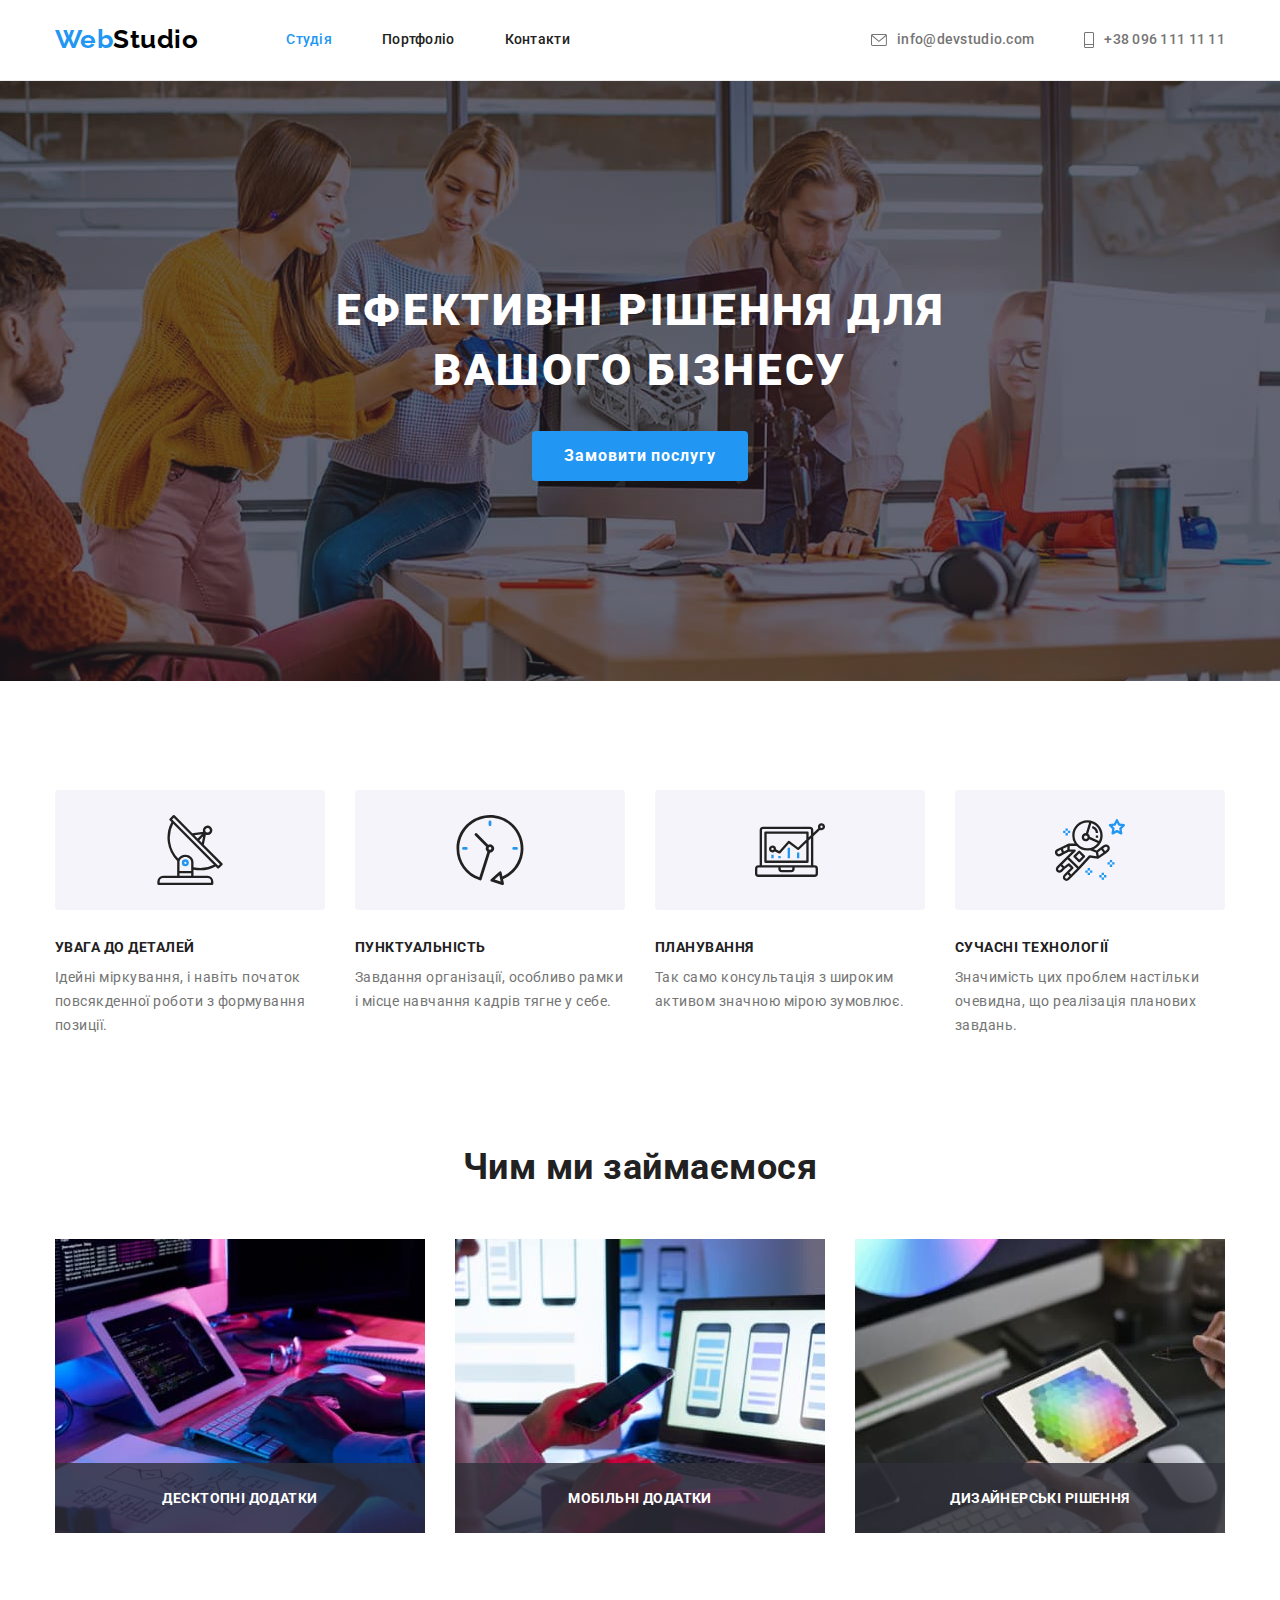
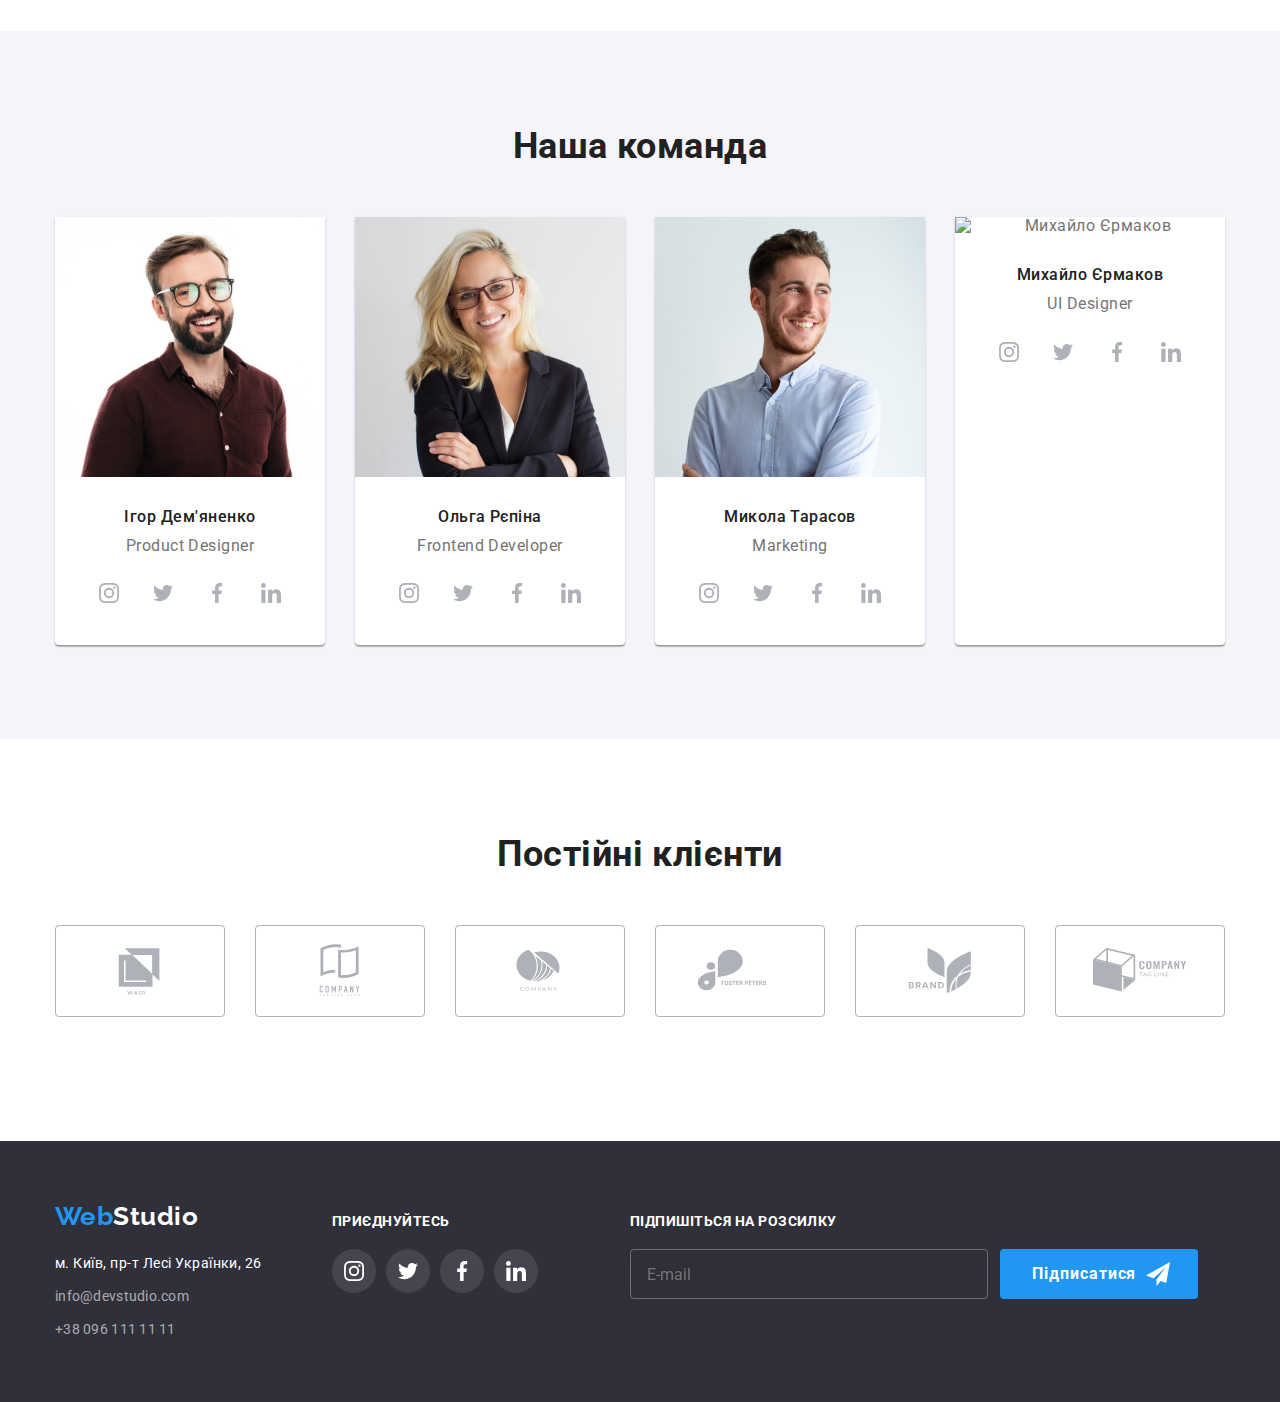
==== commit 21e1eb7a: "adpative images for our team section" ====
--- a/index.html
+++ b/index.html
@@ -135,7 +135,14 @@
             <div class="container">
                 <h2 class="section__title">Наша команда</h2>
                 <ul class="members-list list">
-                    <li><img src="./images/img4.jpg" alt="Ігор Дем'яненко" width="270" srcset="./images/img1-x2.jpg 2x">
+                    <li>
+                        <picture>
+                            <source media="(min-width: 1200px)" srcset="./images/members/team1-desktop-1x.jpg 1x, ./images/members/team1-desktop-2x.jpg 2x">
+                            <source media="(min-width: 768px)" srcset="./images/members/team1-middle-1x.jpeg 1x, ./images/members/team1-middle-2x.jpeg 2x">
+                            <source media="(min-width: 480px)" srcset="./images/members/team1-mobile-1x.jpeg 1x, ./images/members/team1-mobile-2x.jpeg 2x">
+                            <source srcset="">
+                            <img src="./images/members/team1-desktop-1x.jpg" alt="Ігор Дем'яненко" width="270">
+                        </picture>
                         <h3>Ігор Дем'яненко</h3>
                         <p>Product Designer</p>
                         <ul class="profile-share">
@@ -169,7 +176,14 @@
                             </li>
                         </ul>
                     </li>
-                    <li><img src="./images/img1.jpg" alt="Ольга Рєпіна" width="270" srcset="./images/img2-x2.jpg 2x">
+                    <li>
+                        <picture>
+                            <source media="(min-width: 1200px)" srcset="./images/members/team2-desktop-1x.jpg 1x, ./images/members/team2-desktop-2x.jpg 2x">
+                            <source media="(min-width: 768px)" srcset="./images/members/team2-middle-1x.jpeg 1x, ./images/members/team2-middle-2x.jpeg 2x">
+                            <source media="(min-width: 480px)" srcset="./images/members/team2-mobile-1x.jpeg 1x, ./images/members/team2-mobile-2x.jpeg 2x">
+                            <source srcset="">
+                            <img src="./images/members/team2-desktop-1x.jpg" alt="Ольга Рєпіна" width="270">
+                        </picture>
                         <h3>Ольга Рєпіна</h3>
                         <p>Frontend Developer</p>
                         <ul class="profile-share">
@@ -203,7 +217,14 @@
                             </li>
                         </ul>
                     </li>
-                    <li><img src="./images/img2.jpg" alt="Микола Тарасов" width="270" srcset="./images/img3-x2.jpg 2x">
+                    <li>
+                        <picture>
+                            <source media="(min-width: 1200px)" srcset="./images/members/team3-desktop-1x.jpg 1x, ./images/members/team3-desktop-2x.jpg 2x">
+                            <source media="(min-width: 768px)" srcset="./images/members/team3-middle-1x.jpeg 1x, ./images/members/team3-middle-2x.jpeg 2x">
+                            <source media="(min-width: 480px)" srcset="./images/members/team3-mobile-1x.jpeg 1x, ./images/members/team3-mobile-2x.jpeg 2x">
+                            <source srcset="">
+                            <img src="./images/members/team3-desktop-1x.jpg" alt="Микола Тарасов" width="270">
+                        </picture>
                         <h3>Микола Тарасов</h3>
                         <p>Marketing</p>
                         <ul class="profile-share">
@@ -237,8 +258,14 @@
                             </li>
                         </ul>
                     </li>
-                    <li><img src="./images/img3.jpg" alt="Михайло Єрмаков" width="270"
-                        srcset="./images/img4-x2.jpg 2x">
+                    <li>
+                        <picture>
+                            <source media="(min-width: 1200px)" srcset="./images/members/team4-desktop-1x.jpg 1x, ./images/members/team4-desktop-2x.jpg 2x">
+                            <source media="(min-width: 768px)" srcset="./images/members/team4-middle-1x.jpeg 1x, ./images/members/team4-middle-2x.jpeg 2x">
+                            <source media="(min-width: 480px)" srcset="./images/members/team4-mobile-1x.jpeg 1x, ./images/members/team4-mobile-2x.jpeg 2x">
+                            <source srcset="">
+                            <img src="./images/members/team4-desktop-1x.jpg" alt="Михайло Єрмаков" width="270">
+                        </picture>
                         <h3>Михайло Єрмаков</h3>
                         <p>UI Designer</p>
                         <ul class="profile-share">
--- a/css/main.min.css
+++ b/css/main.min.css
@@ -1 +1 @@
-h1,h2,h3,p,ul{padding:0;margin:0}img{max-width:100%}body{background-color:#fff;color:#757575;font-family:Roboto,sans-serif;letter-spacing:.03em;font-weight:400;padding:0;margin:0}.list{list-style:none}.container{margin-left:auto;margin-right:auto;max-width:1200px;padding:0 15px}.logo{color:#000;text-decoration:none;font-family:Raleway;font-weight:700;font-size:26px;line-height:1.2}.logo .web{color:#2196f3;text-decoration:none}.button{color:#fff;background-color:#2196f3;font-family:inherit;cursor:pointer;font-weight:700;font-size:16px;line-height:1.88;letter-spacing:.06em;border-radius:4px;border:0;padding:10px 32px;-webkit-transition:background-color 250ms cubic-bezier(0.4, 0, 0.2, 1),-webkit-box-shadow 250ms cubic-bezier(0.4, 0, 0.2, 1);transition:background-color 250ms cubic-bezier(0.4, 0, 0.2, 1),-webkit-box-shadow 250ms cubic-bezier(0.4, 0, 0.2, 1);transition:background-color 250ms cubic-bezier(0.4, 0, 0.2, 1),box-shadow 250ms cubic-bezier(0.4, 0, 0.2, 1);transition:background-color 250ms cubic-bezier(0.4, 0, 0.2, 1),box-shadow 250ms cubic-bezier(0.4, 0, 0.2, 1),-webkit-box-shadow 250ms cubic-bezier(0.4, 0, 0.2, 1);position:relative}.button:hover{background-color:#188ce8;-webkit-box-shadow:0px 3px 1px rgba(0,0,0,.1),0px 1px 2px rgba(0,0,0,.08),0px 2px 2px rgba(0,0,0,.12);box-shadow:0px 3px 1px rgba(0,0,0,.1),0px 1px 2px rgba(0,0,0,.08),0px 2px 2px rgba(0,0,0,.12)}.button__icon--right{padding-right:62px}.profile-share{display:-webkit-box;display:-ms-flexbox;display:flex;list-style:none;padding-bottom:30px;-webkit-box-pack:center;-ms-flex-pack:center;justify-content:center}.profile-share li{margin-right:10px}.profile-share li:last-child{margin-right:0}.profile-share li a{display:-webkit-box;display:-ms-flexbox;display:flex;-webkit-box-align:center;-ms-flex-align:center;align-items:center;-webkit-box-pack:center;-ms-flex-pack:center;justify-content:center;width:44px;height:44px;border-radius:50%;-webkit-transition:background-color 250ms cubic-bezier(0.4, 0, 0.2, 1);transition:background-color 250ms cubic-bezier(0.4, 0, 0.2, 1)}.profile-share li a svg{fill:#afb1b8;-webkit-transition:fill 250ms cubic-bezier(0.4, 0, 0.2, 1);transition:fill 250ms cubic-bezier(0.4, 0, 0.2, 1)}.profile-share li a:hover,.profile-share li a:focus{background-color:#2196f3;outline:none}.profile-share li a:hover svg,.profile-share li a:focus svg{fill:#fff}.section{padding:94px 0}@media screen and (max-width: 767px){.section{padding:60px 0}}.section__title{color:#212121;font-weight:700;font-size:36px;line-height:1.17;text-align:center;margin-bottom:50px}@media screen and (max-width: 768px){.section__title{margin-bottom:30px;font-size:28px}}.section.section-gray{background:#f5f4fa}.section .visually-hidden{position:absolute;white-space:nowrap;width:1px;height:1px;overflow:hidden;border:0;padding:0;clip:rect(0 0 0 0);-webkit-clip-path:inset(50%);clip-path:inset(50%);margin:-1px}.header{border-bottom:1px solid #ececec;position:relative;padding:10px 0}.header .nav{display:-webkit-box;display:-ms-flexbox;display:flex;-webkit-box-align:center;-ms-flex-align:center;align-items:center;-webkit-box-pack:justify;-ms-flex-pack:justify;justify-content:space-between}.header .menu-button{display:none;position:relative;z-index:11;cursor:pointer}@media screen and (max-width: 480px){.header .menu-button{display:inline-block;margin:0;padding:0;border:none;background-color:rgba(0,0,0,0)}}.header .menu-button .icon-cross{display:none}.header .menu-button.is-open svg{-webkit-transition:fill 250ms cubic-bezier(0.4, 0, 0.2, 1);transition:fill 250ms cubic-bezier(0.4, 0, 0.2, 1)}.header .menu-button.is-open .icon-cross{display:block}.header .menu-button.is-open:hover svg{fill:#2196f3}.header .menu-button.is-open .icon-menu{display:none}.header .main-nav{-webkit-box-align:center;-ms-flex-align:center;align-items:center}.header .envelope,.header .telephone{fill:#757575;margin-right:10px}@media screen and (min-width: 481px){.header .site-nav{display:-webkit-box;display:-ms-flexbox;display:flex}}.header .site-nav .link{display:block;padding-top:32px;padding-bottom:32px;-webkit-transition:color 250ms cubic-bezier(0.4, 0, 0.2, 1);transition:color 250ms cubic-bezier(0.4, 0, 0.2, 1);color:#212121;text-decoration:none;font-weight:500;font-size:14px;line-height:1.14;letter-spacing:.02em}@media screen and (max-width: 480px){.header .site-nav .link{font-size:40px;margin-bottom:32px;padding:0}}.header .site-nav .link:hover,.header .site-nav .link:focus{color:#2196f3}.header .site-nav .link.current{position:relative;color:#2196f3}.header .site-nav .link.current::after{content:"";position:absolute;left:0;bottom:-1px;display:block;width:100%;height:4px;border-radius:2px}@media screen and (min-width: 481px){.header .site-nav__item+.site-nav__item{margin-left:50px}}.header .nav-social{display:-webkit-box;display:-ms-flexbox;display:flex;margin-top:64px}@media screen and (min-width: 481px){.header .nav-social{display:none}}.header .nav-social li{border-left:1px solid rgba(33,33,33,.2);padding:0 10px}.header .nav-social li a{font-weight:500;font-size:18px;line-height:22px;letter-spacing:.02em;color:#2196f3}.header .nav-social li:first-child{border-left:0;padding-left:0}.header .auth-nav{margin-left:auto}@media screen and (min-width: 481px){.header .auth-nav{display:-webkit-box;display:-ms-flexbox;display:flex;-webkit-box-orient:vertical;-webkit-box-direction:reverse;-ms-flex-direction:column-reverse;flex-direction:column-reverse}}@media screen and (min-width: 991px){.header .auth-nav{-webkit-box-orient:horizontal;-webkit-box-direction:normal;-ms-flex-direction:row;flex-direction:row;-webkit-box-align:center;-ms-flex-align:center;align-items:center}}.header .auth-nav a{display:block;color:#757575;text-decoration:none;font-weight:500;font-size:14px;line-height:1.14;letter-spacing:.02em;display:-webkit-box;display:-ms-flexbox;display:flex;-webkit-box-align:center;-ms-flex-align:center;align-items:center;-webkit-transition:color 250ms cubic-bezier(0.4, 0, 0.2, 1);transition:color 250ms cubic-bezier(0.4, 0, 0.2, 1)}@media screen and (max-width: 480px){.header .auth-nav a svg{display:none}}.header .auth-nav a:hover,.header .auth-nav a:focus{color:#2196f3}.header .auth-nav a:hover svg,.header .auth-nav a:focus svg{fill:#2196f3}@media screen and (max-width: 480px){.header .auth-nav__item.auth-tel:first-child{margin-bottom:32px}.header .auth-nav__item.auth-tel a{font-size:34px;color:#2196f3}}@media screen and (min-width: 481px)and (max-width: 991px){.header .auth-nav__item.auth-tel{margin-top:10px}}@media screen and (max-width: 480px){.header .auth-nav__item.auth-mail a{font-size:24px;line-height:1.17;letter-spacing:.02em}}@media screen and (min-width: 991px){.header .auth-nav__item+.auth-nav__item{margin-left:50px}}@media screen and (min-width: 481px){.header .menu-container{display:-webkit-box;display:-ms-flexbox;display:flex;-webkit-box-flex:1;-ms-flex:1;flex:1;-webkit-box-pack:justify;-ms-flex-pack:justify;justify-content:space-between;padding-left:88px}.header .menu-container .nav-container{display:-webkit-box;display:-ms-flexbox;display:flex;-webkit-box-align:center;-ms-flex-align:center;align-items:center}}@media screen and (min-width: 768px){.header .menu-container{padding-left:93px}}@media screen and (max-width: 480px){.header .menu-container{position:absolute;top:0;left:0;width:100%;display:none;background-color:#fff;padding:48px 40px;z-index:10;height:100vh;-webkit-box-orient:vertical;-webkit-box-direction:normal;-ms-flex-direction:column;flex-direction:column;-webkit-box-pack:justify;-ms-flex-pack:justify;justify-content:space-between}.header .menu-container.is-open{display:-webkit-box;display:-ms-flexbox;display:flex}}.no-scroll{overflow:hidden}.hero{padding:200px 0;text-align:center}@media screen and (max-width: 767px){.hero{padding:125px 0}}.hero.overlay{max-width:1600px;margin-left:auto;margin-right:auto;background-image:-webkit-gradient(linear, left top, right top, from(rgba(44, 45, 55, 0.4)), to(rgba(44, 45, 55, 0.4))),url(../images/hero1.jpg);background-image:linear-gradient(to right, rgba(44, 45, 55, 0.4), rgba(44, 45, 55, 0.4)),url(../images/hero1.jpg);background-repeat:no-repeat;background-position:center;background-size:cover}@media(min-device-pixel-ratio: 2),(-webkit-min-device-pixel-ratio: 2),(min-resolution: 192dpi),(min-resolution: 2dppx){.hero.overlay{background-image:-webkit-gradient(linear, left top, right top, from(rgba(44, 45, 55, 0.4)), to(rgba(44, 45, 55, 0.4))),url(../images/hero1-x2.jpg);background-image:linear-gradient(to right, rgba(44, 45, 55, 0.4), rgba(44, 45, 55, 0.4)),url(../images/hero1-x2.jpg)}}@media screen and (min-width: 481px){.hero .hero-inner{padding:0 20%}}.hero .hero-title{color:#fff;font-weight:900;font-size:44px;line-height:1.36;letter-spacing:.06em;text-transform:uppercase;margin-bottom:30px}@media screen and (max-width: 767px){.hero .hero-title{font-size:26px}}@media screen and (min-width: 768px){.section-feature{padding-bottom:0}}@media screen and (min-width: 481px){.section-feature__list{display:-webkit-box;display:-ms-flexbox;display:flex;-ms-flex-wrap:wrap;flex-wrap:wrap}}@media screen and (max-width: 480px){.section-feature__list li{margin-bottom:30px}.section-feature__list li:last-child{margin-bottom:0px}}.section-feature__list h3{color:#212121;font-weight:700;font-size:14px;line-height:1.14;text-transform:uppercase;margin-bottom:10px}@media screen and (max-width: 480px){.section-feature__list h3{text-align:center}}.section-feature__list p{font-size:14px;line-height:1.71}@media screen and (min-width: 768px){.section-feature__list li{width:calc((100% - 120px)/4);margin:15px}}@media screen and (min-width: 481px)and (max-width: 767px){.section-feature__list li{width:calc((100% - 60px)/2);margin:15px}}.section-feature__list li:last-child{margin-right:0}.section-feature__icon{display:-webkit-box;display:-ms-flexbox;display:flex;-webkit-box-align:center;-ms-flex-align:center;align-items:center;-webkit-box-pack:center;-ms-flex-pack:center;justify-content:center;background-color:#f5f4fa;height:120px;margin-bottom:30px;text-align:center;border-radius:4px}@media screen and (max-width: 767px){.section-services{display:none}}.section-services__list{display:-webkit-box;display:-ms-flexbox;display:flex}.section-services__list li{width:370px;margin-right:30px}.section-services__list li:last-child{margin-right:0}.section-services__item{position:relative}.section-services__text{position:absolute;bottom:4px;left:0;width:100%;background:rgba(47,48,58,.8);color:#fff;text-transform:uppercase;font-weight:700;font-size:14px;line-height:16px;letter-spacing:.03em;display:-webkit-box;display:-ms-flexbox;display:flex;-webkit-box-pack:center;-ms-flex-pack:center;justify-content:center;-webkit-box-align:center;-ms-flex-align:center;align-items:center;height:70px}@media screen and (min-width: 481px){.members-list{display:-webkit-box;display:-ms-flexbox;display:flex;-ms-flex-wrap:wrap;flex-wrap:wrap}}.members-list h3{font-weight:500;font-size:16px;line-height:1.19;color:#212121;margin-top:30px;margin-bottom:10px}.members-list p{font-size:16px;line-height:1.19;margin-bottom:16px}.members-list img{display:block;width:100%}.members-list>li{background-color:#fff;text-align:center;-webkit-box-shadow:0px 1px 3px rgba(0,0,0,.12),0px 1px 1px rgba(0,0,0,.14),0px 2px 1px rgba(0,0,0,.2);box-shadow:0px 1px 3px rgba(0,0,0,.12),0px 1px 1px rgba(0,0,0,.14),0px 2px 1px rgba(0,0,0,.2);border-radius:0px 0px 4px 4px}@media screen and (min-width: 481px){.members-list>li{width:calc((100% - 120px)/4);margin:15px}}@media screen and (max-width: 480px){.members-list>li{margin-bottom:30px}.members-list>li:last-child{margin-bottom:0}}@media screen and (min-width: 481px)and (max-width: 767px){.members-list>li{width:calc((100% - 60px)/2);margin:15px}}.members-list>li:last-child{margin-right:0}.clients{display:-webkit-box;display:-ms-flexbox;display:flex;-ms-flex-wrap:wrap;flex-wrap:wrap}.clients a{display:-webkit-box;display:-ms-flexbox;display:flex;height:92px;border:1px solid #afb1b8;border-radius:4px;-webkit-box-align:center;-ms-flex-align:center;align-items:center;-webkit-box-pack:center;-ms-flex-pack:center;justify-content:center;-webkit-transition:border 250ms cubic-bezier(0.4, 0, 0.2, 1);transition:border 250ms cubic-bezier(0.4, 0, 0.2, 1)}.clients a:hover,.clients a:focus{border:1px solid #2196f3;outline:none}.clients a:hover svg,.clients a:focus svg{fill:#2196f3}.clients a svg{fill:#afb1b8;-webkit-transition:fill 250ms cubic-bezier(0.4, 0, 0.2, 1);transition:fill 250ms cubic-bezier(0.4, 0, 0.2, 1)}.clients li{width:calc((100% - 180px)/6);margin:15px}.clients li:last-child{margin-right:0}@media screen and (max-width: 480px){.clients li{width:calc((100% - 60px)/2);margin:15px}}@media screen and (max-width: 767px){.clients li{width:calc((100% - 90px)/3);margin:15px}}.work-filter{-ms-flex-wrap:wrap;flex-wrap:wrap;margin-bottom:35px}@media screen and (min-width: 481px){.work-filter{display:-webkit-box;display:-ms-flexbox;display:flex;-webkit-box-pack:center;-ms-flex-pack:center;justify-content:center}}@media screen and (max-width: 480px){.work-filter{display:block}}@media screen and (max-width: 767px){.work-filter{display:-webkit-box;display:-ms-flexbox;display:flex}.work-filter li{display:inline-block;margin-bottom:15px}}.work-filter .button{color:#212121;background-color:#f5f4fa;padding:6px 22px;margin:0 4px;-webkit-transition:background-color 250ms cubic-bezier(0.4, 0, 0.2, 1),color 250ms cubic-bezier(0.4, 0, 0.2, 1),-webkit-box-shadow 250ms cubic-bezier(0.4, 0, 0.2, 1);transition:background-color 250ms cubic-bezier(0.4, 0, 0.2, 1),color 250ms cubic-bezier(0.4, 0, 0.2, 1),-webkit-box-shadow 250ms cubic-bezier(0.4, 0, 0.2, 1);transition:background-color 250ms cubic-bezier(0.4, 0, 0.2, 1),color 250ms cubic-bezier(0.4, 0, 0.2, 1),box-shadow 250ms cubic-bezier(0.4, 0, 0.2, 1);transition:background-color 250ms cubic-bezier(0.4, 0, 0.2, 1),color 250ms cubic-bezier(0.4, 0, 0.2, 1),box-shadow 250ms cubic-bezier(0.4, 0, 0.2, 1),-webkit-box-shadow 250ms cubic-bezier(0.4, 0, 0.2, 1);font-weight:500;font-size:16px;line-height:1.63}.work-filter .button:focus,.work-filter .button:hover,.work-filter .button.current{color:#fff;background-color:#2196f3}@media screen and (min-width: 481px){.work-items{display:-webkit-box;display:-ms-flexbox;display:flex;-ms-flex-wrap:wrap;flex-wrap:wrap}}.work-items li{margin:15px;margin-bottom:30px}@media screen and (min-width: 481px){.work-items li{width:calc((100% - 90px)/3)}}@media screen and (min-width: 481px)and (max-width: 767px){.work-items li{width:calc((100% - 60px)/2)}}@media screen and (min-width: 768px){.work-items li:nth-child(3n){margin-right:0}.work-items li:nth-last-child(-n+3){margin-bottom:0}}.work-items li .item-content{padding:20px 24px;border-top:0}.work-items li .item-content h2{font-weight:700;font-size:18px;line-height:2;color:#212121;letter-spacing:.06em;padding-bottom:4px}.work-items li .item-content p{font-size:16px;line-height:1.88}.work-items li a{color:#757575;text-decoration:none;display:block;background:#fff;-webkit-transition:-webkit-box-shadow 250ms cubic-bezier(0.4, 0, 0.2, 1);transition:-webkit-box-shadow 250ms cubic-bezier(0.4, 0, 0.2, 1);transition:box-shadow 250ms cubic-bezier(0.4, 0, 0.2, 1);transition:box-shadow 250ms cubic-bezier(0.4, 0, 0.2, 1), -webkit-box-shadow 250ms cubic-bezier(0.4, 0, 0.2, 1);height:100%;border:1px solid #eee}.work-items li a .work-item-wrap{position:relative;overflow:hidden}.work-items li a .work-item-wrap img{vertical-align:bottom;width:100%}.work-items li a .work-item-wrap p{position:absolute;top:0;left:0;bottom:0;font-weight:400;font-size:18px;line-height:28px;letter-spacing:.03em;color:#fff;background:rgba(33,150,243,.9);display:-webkit-box;display:-ms-flexbox;display:flex;-webkit-box-align:center;-ms-flex-align:center;align-items:center;padding:24px;-webkit-transform:translateY(100%);transform:translateY(100%);-webkit-transition:-webkit-transform 250ms cubic-bezier(0.4, 0, 0.2, 1);transition:-webkit-transform 250ms cubic-bezier(0.4, 0, 0.2, 1);transition:transform 250ms cubic-bezier(0.4, 0, 0.2, 1);transition:transform 250ms cubic-bezier(0.4, 0, 0.2, 1), -webkit-transform 250ms cubic-bezier(0.4, 0, 0.2, 1)}.work-items li a:hover{-webkit-box-shadow:0px 1px 1px rgba(0,0,0,.12),0px 4px 4px rgba(0,0,0,.06),1px 4px 6px rgba(0,0,0,.16);box-shadow:0px 1px 1px rgba(0,0,0,.12),0px 4px 4px rgba(0,0,0,.06),1px 4px 6px rgba(0,0,0,.16)}.work-items li a:hover .work-item-wrap p{-webkit-transform:translateY(0);transform:translateY(0)}.footer{background:#2f303a;padding:60px 0}@media screen and (max-width: 767px){.footer{text-align:center}}.footer__logo{color:#fff}.footer .list{color:#fff;font-style:normal;font-weight:400;font-size:14px;line-height:1.71;margin-top:20px}.footer .list a{text-decoration:none;color:rgba(255,255,255,.6);font-style:normal;font-weight:400;font-size:14px;line-height:1.71;letter-spacing:.02em;margin-top:9px;display:inline-block}@media screen and (min-width: 481px){.footer .footer-icons{margin-left:70px}}@media screen and (max-width: 480px){.footer .footer-icons .profile-share{padding-bottom:0}}.footer .footer-icons .profile-share li a{background-color:rgba(255,255,255,.1);-webkit-transition:background-color 250ms cubic-bezier(0.4, 0, 0.2, 1);transition:background-color 250ms cubic-bezier(0.4, 0, 0.2, 1)}.footer .footer-icons .profile-share li a svg{fill:#fff}.footer .footer-icons .profile-share li a:hover,.footer .footer-icons .profile-share li a:focus{background-color:#2196f3;outline:none}@media screen and (min-width: 481px)and (max-width: 767px){.footer__details,.footer .footer-icons{-webkit-box-flex:1;-ms-flex:1 0 50%;flex:1 0 50%}.footer .footer-icons{margin-left:0}}.footer h3{font-size:14px;font-weight:700px;text-transform:uppercase;color:#fff;margin-top:12px;margin-bottom:20px}@media screen and (max-width: 480px){.footer h3{margin-top:60px}}@media screen and (min-width: 481px){.footer .container{display:-webkit-box;display:-ms-flexbox;display:flex;-ms-flex-wrap:wrap;flex-wrap:wrap}}@media screen and (min-width: 768px){.footer .subscription-wrap{margin-left:92px}}@media screen and (min-width: 481px)and (max-width: 767px){.footer .subscription-wrap{margin-top:60px;width:100%}}@media screen and (min-width: 768px){.footer .subscription-wrap__form{display:-webkit-box;display:-ms-flexbox;display:flex}}@media screen and (max-width: 767px){.footer .subscription-wrap__form button{margin-top:20px}}.footer .subscription-wrap__form button .icon-send{width:24px;height:24px;fill:#fff;position:absolute;right:28px;top:13px}.footer .subscription-wrap__form input,.footer .subscription-wrap__form input:focus{width:100%;height:50px;padding:15px 16px;background:none;border:1px solid rgba(255,255,255,.3);-webkit-filter:drop-shadow(0px 4px 4px rgba(0, 0, 0, 0.15));filter:drop-shadow(0px 4px 4px rgba(0, 0, 0, 0.15));border-radius:4px;color:#fff}@media screen and (min-width: 768px){.footer .subscription-wrap__form input{width:358px;margin-right:12px}}@media screen and (min-width: 481px)and (max-width: 767px){.footer .subscription-wrap__form input{width:450px;margin-left:auto;margin-right:auto;display:block}}.backdrop{z-index:100;position:fixed;top:0;width:100%;height:100%;background:rgba(0,0,0,.5);-webkit-transition:opacity 250ms cubic-bezier(0.4, 0, 0.2, 1);transition:opacity 250ms cubic-bezier(0.4, 0, 0.2, 1)}.backdrop.is-hidden{opacity:0;pointer-events:none}.backdrop.is-hidden .modal{-webkit-transform:translate(-50%, -50%) scale(0.9);transform:translate(-50%, -50%) scale(0.9)}.modal{position:absolute;top:50%;left:50%;max-width:528px;width:100%;background-color:#fff;-webkit-transition:-webkit-transform 250ms cubic-bezier(0.4, 0, 0.2, 1);transition:-webkit-transform 250ms cubic-bezier(0.4, 0, 0.2, 1);transition:transform 250ms cubic-bezier(0.4, 0, 0.2, 1);transition:transform 250ms cubic-bezier(0.4, 0, 0.2, 1), -webkit-transform 250ms cubic-bezier(0.4, 0, 0.2, 1);-webkit-transform:translate(-50%, -50%) scale(1);transform:translate(-50%, -50%) scale(1);padding:40px}@media screen and (max-width: 480px){.modal{left:15px;right:15px;-webkit-transform:translate(0, -50%) scale(1);transform:translate(0, -50%) scale(1);max-width:100%;width:auto}}.modal h3{text-align:center;margin-bottom:12px;color:#212121}.modal .modal-button{width:30px;height:30px;border-radius:50%;border:1px solid rgba(0,0,0,.1);position:absolute;right:8px;top:8px;cursor:pointer;background:none}.modal .modal-button:hover .icon-close{fill:#2196f3}.modal .modal-button .icon-close{width:11px;height:11px;-webkit-transition:fill 250ms cubic-bezier(0.4, 0, 0.2, 1);transition:fill 250ms cubic-bezier(0.4, 0, 0.2, 1)}.modal form>label{display:block;margin-bottom:4px;font-size:12px;color:#757575}.modal form .input-group{position:relative;margin-bottom:10px}.modal form .input-group svg{width:18px;height:18px;position:absolute;top:50%;left:13px;-webkit-transform:translateY(-50%);transform:translateY(-50%);-webkit-transition:fill 250ms cubic-bezier(0.4, 0, 0.2, 1);transition:fill 250ms cubic-bezier(0.4, 0, 0.2, 1)}.modal form .input-group textarea,.modal form .input-group input{border:1px solid rgba(33,33,33,.2);border-radius:4px;padding:12px 16px;width:100%;-webkit-transition:border 250ms cubic-bezier(0.4, 0, 0.2, 1);transition:border 250ms cubic-bezier(0.4, 0, 0.2, 1);font-size:12px}.modal form .input-group textarea:focus,.modal form .input-group input:focus{border-color:#2196f3;outline:none}.modal form .input-group input{height:40px;padding-left:35px}.modal form .input-group input:focus+svg{fill:#2196f3}.modal form .input-group textarea{resize:none;height:120px}.modal form .agreement-wrap{display:-webkit-box;display:-ms-flexbox;display:flex;-webkit-box-align:center;-ms-flex-align:center;align-items:center;margin-top:10px}.modal form .agreement-wrap .checkbox{position:absolute;white-space:nowrap;width:1px;height:1px;overflow:hidden;border:0;padding:0;clip:rect(0 0 0 0);-webkit-clip-path:inset(50%);clip-path:inset(50%);margin:-1px}.modal form .agreement-wrap .checkbox:checked+.label-agreement:before{border-color:rgba(0,0,0,0);background-color:#2196f3;background-image:url("../images/svg-check.svg");background-repeat:no-repeat;background-position:center}.modal form .agreement-wrap .label-agreement{font-size:14px;padding-left:22px;position:relative}@media screen and (max-width: 480px){.modal form .agreement-wrap .label-agreement{font-size:12px}}.modal form .agreement-wrap .label-agreement:before{width:16px;height:15px;position:absolute;left:0;top:0;content:"";border:2px solid #000;border-radius:2px;display:block}.modal form .agreement-wrap .label-agreement a{color:#2196f3}.modal form .agreement-wrap .label-agreement a:hover{text-decoration:none}.modal .button-wrap{text-align:center;margin-top:30px}/*# sourceMappingURL=main.min.css.map */+h1,h2,h3,p,ul{padding:0;margin:0}img{max-width:100%}body{background-color:#fff;color:#757575;font-family:Roboto,sans-serif;letter-spacing:.03em;font-weight:400;padding:0;margin:0}.list{list-style:none}.container{margin-left:auto;margin-right:auto;padding:0 15px}@media screen and (min-width: 480px){.container{width:480px}}@media screen and (min-width: 768px){.container{width:768px}}@media screen and (min-width: 1200px){.container{width:1200px}}.logo{color:#000;text-decoration:none;font-family:Raleway;font-weight:700;font-size:26px;line-height:1.2}.logo .web{color:#2196f3;text-decoration:none}.button{color:#fff;background-color:#2196f3;font-family:inherit;cursor:pointer;font-weight:700;font-size:16px;line-height:1.88;letter-spacing:.06em;border-radius:4px;border:0;padding:10px 32px;-webkit-transition:background-color 250ms cubic-bezier(0.4, 0, 0.2, 1),-webkit-box-shadow 250ms cubic-bezier(0.4, 0, 0.2, 1);transition:background-color 250ms cubic-bezier(0.4, 0, 0.2, 1),-webkit-box-shadow 250ms cubic-bezier(0.4, 0, 0.2, 1);transition:background-color 250ms cubic-bezier(0.4, 0, 0.2, 1),box-shadow 250ms cubic-bezier(0.4, 0, 0.2, 1);transition:background-color 250ms cubic-bezier(0.4, 0, 0.2, 1),box-shadow 250ms cubic-bezier(0.4, 0, 0.2, 1),-webkit-box-shadow 250ms cubic-bezier(0.4, 0, 0.2, 1);position:relative}.button:hover{background-color:#188ce8;-webkit-box-shadow:0px 3px 1px rgba(0,0,0,.1),0px 1px 2px rgba(0,0,0,.08),0px 2px 2px rgba(0,0,0,.12);box-shadow:0px 3px 1px rgba(0,0,0,.1),0px 1px 2px rgba(0,0,0,.08),0px 2px 2px rgba(0,0,0,.12)}.button__icon--right{padding-right:62px}.profile-share{display:-webkit-box;display:-ms-flexbox;display:flex;list-style:none;padding-bottom:30px;-webkit-box-pack:center;-ms-flex-pack:center;justify-content:center}.profile-share li{margin-right:10px}.profile-share li:last-child{margin-right:0}.profile-share li a{display:-webkit-box;display:-ms-flexbox;display:flex;-webkit-box-align:center;-ms-flex-align:center;align-items:center;-webkit-box-pack:center;-ms-flex-pack:center;justify-content:center;width:44px;height:44px;border-radius:50%;-webkit-transition:background-color 250ms cubic-bezier(0.4, 0, 0.2, 1);transition:background-color 250ms cubic-bezier(0.4, 0, 0.2, 1)}.profile-share li a svg{fill:#afb1b8;-webkit-transition:fill 250ms cubic-bezier(0.4, 0, 0.2, 1);transition:fill 250ms cubic-bezier(0.4, 0, 0.2, 1)}.profile-share li a:hover,.profile-share li a:focus{background-color:#2196f3;outline:none}.profile-share li a:hover svg,.profile-share li a:focus svg{fill:#fff}.section{padding:60px 0}@media screen and (min-width: 1200px){.section{padding:94px 0}}.section__title{color:#212121;font-weight:700;line-height:1.17;text-align:center;margin-bottom:30px;font-size:28px}@media screen and (min-width: 1200px){.section__title{margin-bottom:50px;font-size:36px}}.section.section-gray{background:#f5f4fa}.section .visually-hidden{position:absolute;white-space:nowrap;width:1px;height:1px;overflow:hidden;border:0;padding:0;clip:rect(0 0 0 0);-webkit-clip-path:inset(50%);clip-path:inset(50%);margin:-1px}.header{border-bottom:1px solid #ececec;position:relative}@media screen and (max-width: 767px){.header{padding:10px 0}}.header .nav{display:-webkit-box;display:-ms-flexbox;display:flex;-webkit-box-align:center;-ms-flex-align:center;align-items:center;-webkit-box-pack:justify;-ms-flex-pack:justify;justify-content:space-between}.header .menu-button{display:none;position:relative;z-index:11;cursor:pointer}.header .menu-button svg{vertical-align:bottom}@media screen and (max-width: 767px){.header .menu-button{display:inline-block;margin:0;padding:0;border:none;background-color:rgba(0,0,0,0)}}.header .menu-button .icon-cross{display:none}.header .menu-button.is-open svg{-webkit-transition:fill 250ms cubic-bezier(0.4, 0, 0.2, 1);transition:fill 250ms cubic-bezier(0.4, 0, 0.2, 1)}.header .menu-button.is-open .icon-cross{display:block}.header .menu-button.is-open:hover svg{fill:#2196f3}.header .menu-button.is-open .icon-menu{display:none}.header .main-nav{-webkit-box-align:center;-ms-flex-align:center;align-items:center}.header .envelope,.header .telephone{fill:#757575;margin-right:10px}@media screen and (min-width: 768px){.header .site-nav{display:-webkit-box;display:-ms-flexbox;display:flex}}.header .site-nav .link{display:block;padding-top:32px;padding-bottom:32px;-webkit-transition:color 250ms cubic-bezier(0.4, 0, 0.2, 1);transition:color 250ms cubic-bezier(0.4, 0, 0.2, 1);color:#212121;text-decoration:none;font-weight:500;font-size:14px;line-height:1.14;letter-spacing:.02em}@media screen and (max-width: 767px){.header .site-nav .link{font-size:40px;margin-bottom:32px;padding:0}}.header .site-nav .link:hover,.header .site-nav .link:focus{color:#2196f3}.header .site-nav .link.current{position:relative;color:#2196f3}.header .site-nav .link.current::after{content:"";position:absolute;left:0;bottom:-1px;display:block;width:100%;height:4px;border-radius:2px}@media screen and (min-width: 768px){.header .site-nav__item+.site-nav__item{margin-left:50px}}.header .nav-social{display:-webkit-box;display:-ms-flexbox;display:flex;margin-top:64px}@media screen and (min-width: 768px){.header .nav-social{display:none}}.header .nav-social li{border-left:1px solid rgba(33,33,33,.2);padding:0 10px}.header .nav-social li a{font-weight:500;font-size:18px;line-height:22px;letter-spacing:.02em;color:#2196f3}@media screen and (max-width: 390px){.header .nav-social li a{font-size:14px}}.header .nav-social li:first-child{border-left:0;padding-left:0}.header .auth-nav{margin-left:auto}@media screen and (min-width: 481px){.header .auth-nav{display:-webkit-box;display:-ms-flexbox;display:flex}}@media screen and (min-width: 768px)and (max-width: 1200px){.header .auth-nav{-webkit-box-orient:vertical;-webkit-box-direction:reverse;-ms-flex-direction:column-reverse;flex-direction:column-reverse}}@media screen and (max-width: 767px){.header .auth-nav{-webkit-box-orient:vertical;-webkit-box-direction:normal;-ms-flex-direction:column;flex-direction:column}}@media screen and (min-width: 1200px){.header .auth-nav{-webkit-box-orient:horizontal;-webkit-box-direction:reverse;-ms-flex-direction:row-reverse;flex-direction:row-reverse;-webkit-box-align:center;-ms-flex-align:center;align-items:center}}.header .auth-nav a{display:block;color:#757575;text-decoration:none;font-weight:500;font-size:14px;line-height:1.14;letter-spacing:.02em;display:-webkit-box;display:-ms-flexbox;display:flex;-webkit-box-align:center;-ms-flex-align:center;align-items:center;-webkit-transition:color 250ms cubic-bezier(0.4, 0, 0.2, 1);transition:color 250ms cubic-bezier(0.4, 0, 0.2, 1)}@media screen and (max-width: 767px){.header .auth-nav a svg{display:none}}@media screen and (max-width: 1199px){.header .auth-nav a{font-size:12px}.header .auth-nav a .envelope{width:14px}.header .auth-nav a .telephone{height:14px}}.header .auth-nav a:hover,.header .auth-nav a:focus{color:#2196f3}.header .auth-nav a:hover svg,.header .auth-nav a:focus svg{fill:#2196f3}@media screen and (max-width: 767px){.header .auth-nav__item.auth-tel:first-child{margin-bottom:32px}.header .auth-nav__item.auth-tel a{font-size:34px;color:#2196f3}}@media screen and (min-width: 768px)and (max-width: 1200px){.header .auth-nav__item.auth-tel{margin-top:10px}}@media screen and (max-width: 767px){.header .auth-nav__item.auth-mail a{font-size:24px;line-height:1.17;letter-spacing:.02em}}@media screen and (min-width: 1200px){.header .auth-nav__item+.auth-nav__item{margin-right:50px}}@media screen and (min-width: 768px){.header .menu-container{display:-webkit-box;display:-ms-flexbox;display:flex;-webkit-box-flex:1;-ms-flex:1;flex:1;-webkit-box-pack:justify;-ms-flex-pack:justify;justify-content:space-between;margin-left:88px}.header .menu-container .nav-container{display:-webkit-box;display:-ms-flexbox;display:flex;-webkit-box-align:center;-ms-flex-align:center;align-items:center}}@media screen and (max-width: 767px){.header .menu-container{position:absolute;top:0;left:0;width:100%;display:none;background-color:#fff;padding:48px 40px;z-index:10;height:100vh;-webkit-box-orient:vertical;-webkit-box-direction:normal;-ms-flex-direction:column;flex-direction:column;-webkit-box-pack:justify;-ms-flex-pack:justify;justify-content:space-between}.header .menu-container ul{max-width:480px;width:100%;margin-left:auto;margin-right:auto}.header .menu-container.is-open{display:-webkit-box;display:-ms-flexbox;display:flex}}.no-scroll{overflow:hidden}.hero{padding:200px 0;text-align:center}@media screen and (max-width: 1199px){.hero{padding:125px 0}}.hero.overlay{max-width:1600px;margin-left:auto;margin-right:auto;background-image:-webkit-gradient(linear, left top, right top, from(rgba(44, 45, 55, 0.4)), to(rgba(44, 45, 55, 0.4))),url(../images/hero1.jpg);background-image:linear-gradient(to right, rgba(44, 45, 55, 0.4), rgba(44, 45, 55, 0.4)),url(../images/hero1.jpg);background-repeat:no-repeat;background-position:center;background-size:cover}@media(min-device-pixel-ratio: 2),(-webkit-min-device-pixel-ratio: 2),(min-resolution: 192dpi),(min-resolution: 2dppx){.hero.overlay{background-image:-webkit-gradient(linear, left top, right top, from(rgba(44, 45, 55, 0.4)), to(rgba(44, 45, 55, 0.4))),url(../images/hero1-x2.jpg);background-image:linear-gradient(to right, rgba(44, 45, 55, 0.4), rgba(44, 45, 55, 0.4)),url(../images/hero1-x2.jpg)}}@media screen and (min-width: 767px){.hero .hero-inner{padding:0 20%}}.hero .hero-title{color:#fff;font-weight:900;font-size:26px;line-height:1.36;letter-spacing:.06em;text-transform:uppercase;margin-bottom:30px}@media screen and (min-width: 1200px){.hero .hero-title{font-size:44px}}@media screen and (min-width: 1200px){.section-feature{padding-bottom:0}}@media screen and (min-width: 481px){.section-feature__list{display:-webkit-box;display:-ms-flexbox;display:flex;-ms-flex-wrap:wrap;flex-wrap:wrap;margin-left:-15px;margin-right:-15px}}@media screen and (max-width: 480px){.section-feature__list li{margin-bottom:30px}.section-feature__list li:last-child{margin-bottom:0px}}.section-feature__list h3{color:#212121;font-weight:700;font-size:14px;line-height:1.14;text-transform:uppercase;margin-bottom:10px}@media screen and (max-width: 480px){.section-feature__list h3{text-align:center}}.section-feature__list p{font-size:14px;line-height:1.71}@media screen and (min-width: 768px){.section-feature__list li{width:calc((100% - 120px)/4);margin:15px}}@media screen and (min-width: 768px)and (max-width: 1199px){.section-feature__list li{width:calc((100% - 60px)/2);margin:15px}}@media screen and (min-width: 1200px){.section-feature__list li:last-child{margin-right:0}}.section-feature__icon{display:-webkit-box;display:-ms-flexbox;display:flex;-webkit-box-align:center;-ms-flex-align:center;align-items:center;-webkit-box-pack:center;-ms-flex-pack:center;justify-content:center;background-color:#f5f4fa;height:120px;margin-bottom:30px;text-align:center;border-radius:4px}@media screen and (max-width: 1199px){.section-services{display:none}}.section-services__list{display:-webkit-box;display:-ms-flexbox;display:flex}.section-services__list li{width:370px;margin-right:30px}.section-services__list li:last-child{margin-right:0}.section-services__item{position:relative}.section-services__text{position:absolute;bottom:4px;left:0;width:100%;background:rgba(47,48,58,.8);color:#fff;text-transform:uppercase;font-weight:700;font-size:14px;line-height:16px;letter-spacing:.03em;display:-webkit-box;display:-ms-flexbox;display:flex;-webkit-box-pack:center;-ms-flex-pack:center;justify-content:center;-webkit-box-align:center;-ms-flex-align:center;align-items:center;height:70px}.members-list{margin-left:-15px;margin-right:-15px}@media screen and (min-width: 768px){.members-list{display:-webkit-box;display:-ms-flexbox;display:flex;-ms-flex-wrap:wrap;flex-wrap:wrap}}.members-list h3{font-weight:500;font-size:16px;line-height:1.19;color:#212121;margin-top:30px;margin-bottom:10px}.members-list p{font-size:16px;line-height:1.19;margin-bottom:16px}.members-list img{display:block;width:100%}.members-list>li{background-color:#fff;text-align:center;margin:0 15px;-webkit-box-shadow:0px 1px 3px rgba(0,0,0,.12),0px 1px 1px rgba(0,0,0,.14),0px 2px 1px rgba(0,0,0,.2);box-shadow:0px 1px 3px rgba(0,0,0,.12),0px 1px 1px rgba(0,0,0,.14),0px 2px 1px rgba(0,0,0,.2);border-radius:0px 0px 4px 4px}@media screen and (max-width: 767px){.members-list>li:last-child{margin-bottom:0}}@media screen and (max-width: 1199px){.members-list>li{margin-bottom:30px}}@media screen and (min-width: 768px)and (max-width: 1199px){.members-list>li{width:calc((100% - 60px)/2)}.members-list>li:nth-last-child(-n+2){margin-bottom:0}}@media screen and (min-width: 1200px){.members-list>li{width:calc((100% - 120px)/4)}}.clients{margin-left:-15px;margin-right:-15px;display:-webkit-box;display:-ms-flexbox;display:flex;-ms-flex-wrap:wrap;flex-wrap:wrap}.clients a{display:-webkit-box;display:-ms-flexbox;display:flex;height:92px;border:1px solid #afb1b8;border-radius:4px;-webkit-box-align:center;-ms-flex-align:center;align-items:center;-webkit-box-pack:center;-ms-flex-pack:center;justify-content:center;-webkit-transition:border 250ms cubic-bezier(0.4, 0, 0.2, 1);transition:border 250ms cubic-bezier(0.4, 0, 0.2, 1)}.clients a:hover,.clients a:focus{border:1px solid #2196f3;outline:none}.clients a:hover svg,.clients a:focus svg{fill:#2196f3}.clients a svg{fill:#afb1b8;-webkit-transition:fill 250ms cubic-bezier(0.4, 0, 0.2, 1);transition:fill 250ms cubic-bezier(0.4, 0, 0.2, 1)}.clients li{margin:0 15px;margin-bottom:30px}@media screen and (max-width: 767px){.clients li{width:calc((100% - 60px)/2)}.clients li:nth-last-child(-n+2){margin-bottom:0}}@media screen and (min-width: 768px){.clients li{width:calc((100% - 90px)/3)}.clients li:nth-last-child(-n+3){margin-bottom:0}}@media screen and (min-width: 1200px){.clients li{width:calc((100% - 180px)/6)}}.work-filter{-ms-flex-wrap:wrap;flex-wrap:wrap;margin-bottom:40px}@media screen and (min-width: 768px){.work-filter{margin-bottom:35px}}@media screen and (min-width: 1200px){.work-filter{margin-bottom:50px}}@media screen and (min-width: 768px){.work-filter{display:-webkit-box;display:-ms-flexbox;display:flex;-webkit-box-pack:center;-ms-flex-pack:center;justify-content:center}}@media screen and (max-width: 767px){.work-filter{display:-webkit-box;display:-ms-flexbox;display:flex}.work-filter li{display:inline-block;margin-bottom:15px}}.work-filter .button{color:#212121;background-color:#f5f4fa;padding:6px 22px;margin:0 4px;-webkit-transition:background-color 250ms cubic-bezier(0.4, 0, 0.2, 1),color 250ms cubic-bezier(0.4, 0, 0.2, 1),-webkit-box-shadow 250ms cubic-bezier(0.4, 0, 0.2, 1);transition:background-color 250ms cubic-bezier(0.4, 0, 0.2, 1),color 250ms cubic-bezier(0.4, 0, 0.2, 1),-webkit-box-shadow 250ms cubic-bezier(0.4, 0, 0.2, 1);transition:background-color 250ms cubic-bezier(0.4, 0, 0.2, 1),color 250ms cubic-bezier(0.4, 0, 0.2, 1),box-shadow 250ms cubic-bezier(0.4, 0, 0.2, 1);transition:background-color 250ms cubic-bezier(0.4, 0, 0.2, 1),color 250ms cubic-bezier(0.4, 0, 0.2, 1),box-shadow 250ms cubic-bezier(0.4, 0, 0.2, 1),-webkit-box-shadow 250ms cubic-bezier(0.4, 0, 0.2, 1);font-weight:500;font-size:16px;line-height:1.63}.work-filter .button:focus,.work-filter .button:hover,.work-filter .button.current{color:#fff;background-color:#2196f3}.work-items{margin-left:-15px;margin-right:-15px}@media screen and (min-width: 768px){.work-items{display:-webkit-box;display:-ms-flexbox;display:flex;-ms-flex-wrap:wrap;flex-wrap:wrap}}@media screen and (min-width: 768px)and (max-width: 1199px){.work-items{margin-bottom:-30px}}.work-items li{margin:0 15px 30px}@media screen and (max-width: 767px){.work-items li{margin-bottom:30px}.work-items li:last-child{margin-bottom:0}}@media screen and (min-width: 768px)and (max-width: 1199px){.work-items li{width:calc((100% - 60px)/2)}}@media screen and (min-width: 1200px){.work-items li{width:calc((100% - 90px)/3)}.work-items li:nth-last-child(-n+3){margin-bottom:0}}.work-items li .item-content{padding:20px 24px;border-top:0}.work-items li .item-content h2{font-weight:700;font-size:18px;line-height:2;color:#212121;letter-spacing:.06em;padding-bottom:4px}.work-items li .item-content p{font-size:16px;line-height:1.88}.work-items li a{color:#757575;text-decoration:none;display:block;background:#fff;-webkit-transition:-webkit-box-shadow 250ms cubic-bezier(0.4, 0, 0.2, 1);transition:-webkit-box-shadow 250ms cubic-bezier(0.4, 0, 0.2, 1);transition:box-shadow 250ms cubic-bezier(0.4, 0, 0.2, 1);transition:box-shadow 250ms cubic-bezier(0.4, 0, 0.2, 1), -webkit-box-shadow 250ms cubic-bezier(0.4, 0, 0.2, 1);height:100%;border:1px solid #eee}.work-items li a .work-item-wrap{position:relative;overflow:hidden}.work-items li a .work-item-wrap img{vertical-align:bottom;width:100%}.work-items li a .work-item-wrap p{position:absolute;top:0;left:0;bottom:0;font-weight:400;font-size:18px;line-height:28px;letter-spacing:.03em;color:#fff;background:rgba(33,150,243,.9);display:-webkit-box;display:-ms-flexbox;display:flex;-webkit-box-align:center;-ms-flex-align:center;align-items:center;padding:24px;-webkit-transform:translateY(100%);transform:translateY(100%);-webkit-transition:-webkit-transform 250ms cubic-bezier(0.4, 0, 0.2, 1);transition:-webkit-transform 250ms cubic-bezier(0.4, 0, 0.2, 1);transition:transform 250ms cubic-bezier(0.4, 0, 0.2, 1);transition:transform 250ms cubic-bezier(0.4, 0, 0.2, 1), -webkit-transform 250ms cubic-bezier(0.4, 0, 0.2, 1)}.work-items li a:hover{-webkit-box-shadow:0px 1px 1px rgba(0,0,0,.12),0px 4px 4px rgba(0,0,0,.06),1px 4px 6px rgba(0,0,0,.16);box-shadow:0px 1px 1px rgba(0,0,0,.12),0px 4px 4px rgba(0,0,0,.06),1px 4px 6px rgba(0,0,0,.16)}.work-items li a:hover .work-item-wrap p{-webkit-transform:translateY(0);transform:translateY(0)}.footer{background:#2f303a;padding:60px 0}@media screen and (max-width: 1199px){.footer{text-align:center}}.footer__logo{color:#fff}.footer .list{color:#fff;font-style:normal;font-weight:400;font-size:14px;line-height:1.71;margin-top:20px}.footer .list a{text-decoration:none;color:rgba(255,255,255,.6);font-style:normal;font-weight:400;font-size:14px;line-height:1.71;letter-spacing:.02em;margin-top:9px;display:inline-block}@media screen and (min-width: 1200px){.footer .footer-icons{margin-left:70px}}@media screen and (max-width: 480px){.footer .footer-icons .profile-share{padding-bottom:0}}.footer .footer-icons .profile-share li a{background-color:rgba(255,255,255,.1);-webkit-transition:background-color 250ms cubic-bezier(0.4, 0, 0.2, 1);transition:background-color 250ms cubic-bezier(0.4, 0, 0.2, 1)}.footer .footer-icons .profile-share li a svg{fill:#fff}.footer .footer-icons .profile-share li a:hover,.footer .footer-icons .profile-share li a:focus{background-color:#2196f3;outline:none}@media screen and (min-width: 481px)and (max-width: 1199px){.footer__details,.footer .footer-icons{-webkit-box-flex:1;-ms-flex:1 0 50%;flex:1 0 50%}.footer .footer-icons{margin-left:0}}.footer h3{font-size:14px;font-weight:700px;text-transform:uppercase;color:#fff;margin-top:60px;margin-bottom:20px}@media screen and (min-width: 768px){.footer h3{margin-top:12px}}@media screen and (min-width: 768px){.footer .container{display:-webkit-box;display:-ms-flexbox;display:flex;-ms-flex-wrap:wrap;flex-wrap:wrap}}@media screen and (min-width: 1200px){.footer .subscription-wrap{margin-left:92px}}@media screen and (min-width: 767px)and (max-width: 1199px){.footer .subscription-wrap{margin-top:60px;width:100%}}@media screen and (min-width: 1200px){.footer .subscription-wrap__form{display:-webkit-box;display:-ms-flexbox;display:flex}}@media screen and (max-width: 1199px){.footer .subscription-wrap__form button{margin-top:20px}}.footer .subscription-wrap__form button .icon-send{width:24px;height:24px;fill:#fff;position:absolute;right:28px;top:13px}.footer .subscription-wrap__form input,.footer .subscription-wrap__form input:focus{width:100%;height:50px;padding:15px 16px;background:none;border:1px solid rgba(255,255,255,.3);-webkit-filter:drop-shadow(0px 4px 4px rgba(0, 0, 0, 0.15));filter:drop-shadow(0px 4px 4px rgba(0, 0, 0, 0.15));border-radius:4px;color:#fff}@media screen and (min-width: 768px){.footer .subscription-wrap__form input{width:358px;margin-right:12px}}.backdrop{z-index:100;position:fixed;top:0;width:100%;height:100%;background:rgba(0,0,0,.5);-webkit-transition:opacity 250ms cubic-bezier(0.4, 0, 0.2, 1);transition:opacity 250ms cubic-bezier(0.4, 0, 0.2, 1)}.backdrop.is-hidden{opacity:0;pointer-events:none}.backdrop.is-hidden .modal{-webkit-transform:translate(-50%, -50%) scale(0.9);transform:translate(-50%, -50%) scale(0.9)}.modal{position:absolute;top:50%;left:50%;max-width:528px;width:100%;background-color:#fff;-webkit-transition:-webkit-transform 250ms cubic-bezier(0.4, 0, 0.2, 1);transition:-webkit-transform 250ms cubic-bezier(0.4, 0, 0.2, 1);transition:transform 250ms cubic-bezier(0.4, 0, 0.2, 1);transition:transform 250ms cubic-bezier(0.4, 0, 0.2, 1), -webkit-transform 250ms cubic-bezier(0.4, 0, 0.2, 1);-webkit-transform:translate(-50%, -50%) scale(1);transform:translate(-50%, -50%) scale(1);padding:40px}@media screen and (max-width: 1199px){.modal{max-width:100%;width:450px;margin-left:auto;margin-right:auto}}.modal h3{text-align:center;margin-bottom:12px;color:#212121}.modal .modal-button{width:30px;height:30px;border-radius:50%;border:1px solid rgba(0,0,0,.1);position:absolute;right:8px;top:8px;cursor:pointer;background:none}.modal .modal-button:hover .icon-close{fill:#2196f3}.modal .modal-button .icon-close{width:11px;height:11px;-webkit-transition:fill 250ms cubic-bezier(0.4, 0, 0.2, 1);transition:fill 250ms cubic-bezier(0.4, 0, 0.2, 1)}.modal form>label{display:block;margin-bottom:4px;font-size:12px;color:#757575}.modal form .input-group{position:relative;margin-bottom:10px}.modal form .input-group svg{width:18px;height:18px;position:absolute;top:50%;left:13px;-webkit-transform:translateY(-50%);transform:translateY(-50%);-webkit-transition:fill 250ms cubic-bezier(0.4, 0, 0.2, 1);transition:fill 250ms cubic-bezier(0.4, 0, 0.2, 1)}.modal form .input-group textarea,.modal form .input-group input{border:1px solid rgba(33,33,33,.2);border-radius:4px;padding:12px 16px;width:100%;-webkit-transition:border 250ms cubic-bezier(0.4, 0, 0.2, 1);transition:border 250ms cubic-bezier(0.4, 0, 0.2, 1);font-size:12px}.modal form .input-group textarea:focus,.modal form .input-group input:focus{border-color:#2196f3;outline:none}.modal form .input-group input{height:40px;padding-left:35px}.modal form .input-group input:focus+svg{fill:#2196f3}.modal form .input-group textarea{resize:none;height:120px}.modal form .agreement-wrap{display:-webkit-box;display:-ms-flexbox;display:flex;-webkit-box-align:center;-ms-flex-align:center;align-items:center;margin-top:10px}.modal form .agreement-wrap .checkbox{position:absolute;white-space:nowrap;width:1px;height:1px;overflow:hidden;border:0;padding:0;clip:rect(0 0 0 0);-webkit-clip-path:inset(50%);clip-path:inset(50%);margin:-1px}.modal form .agreement-wrap .checkbox:checked+.label-agreement:before{border-color:rgba(0,0,0,0);background-color:#2196f3;background-image:url("../images/svg-check.svg");background-repeat:no-repeat;background-position:center}.modal form .agreement-wrap .label-agreement{font-size:14px;padding-left:22px;position:relative}@media screen and (max-width: 1199px){.modal form .agreement-wrap .label-agreement{font-size:12px}}.modal form .agreement-wrap .label-agreement:before{width:16px;height:15px;position:absolute;left:0;top:0;content:"";border:2px solid #000;border-radius:2px;display:block}.modal form .agreement-wrap .label-agreement a{color:#2196f3}.modal form .agreement-wrap .label-agreement a:hover{text-decoration:none}.modal .button-wrap{text-align:center;margin-top:30px}/*# sourceMappingURL=main.min.css.map */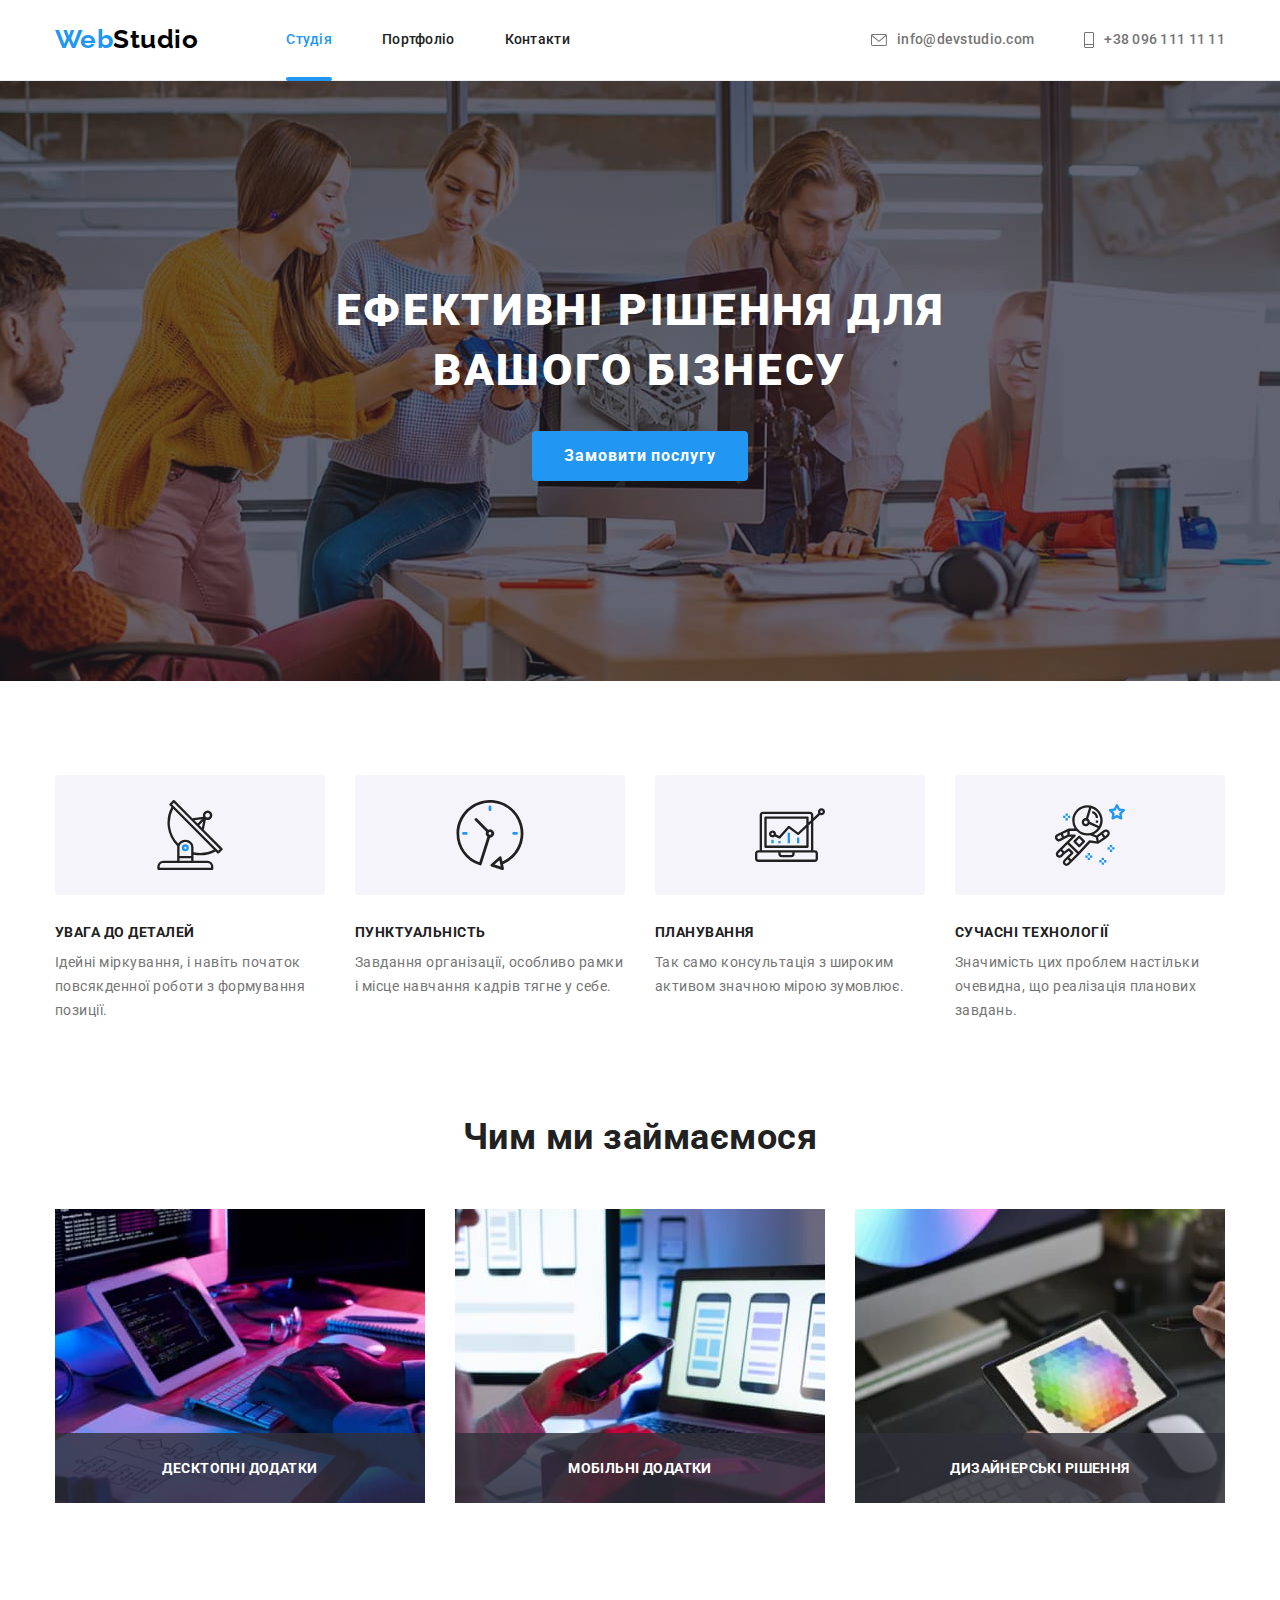
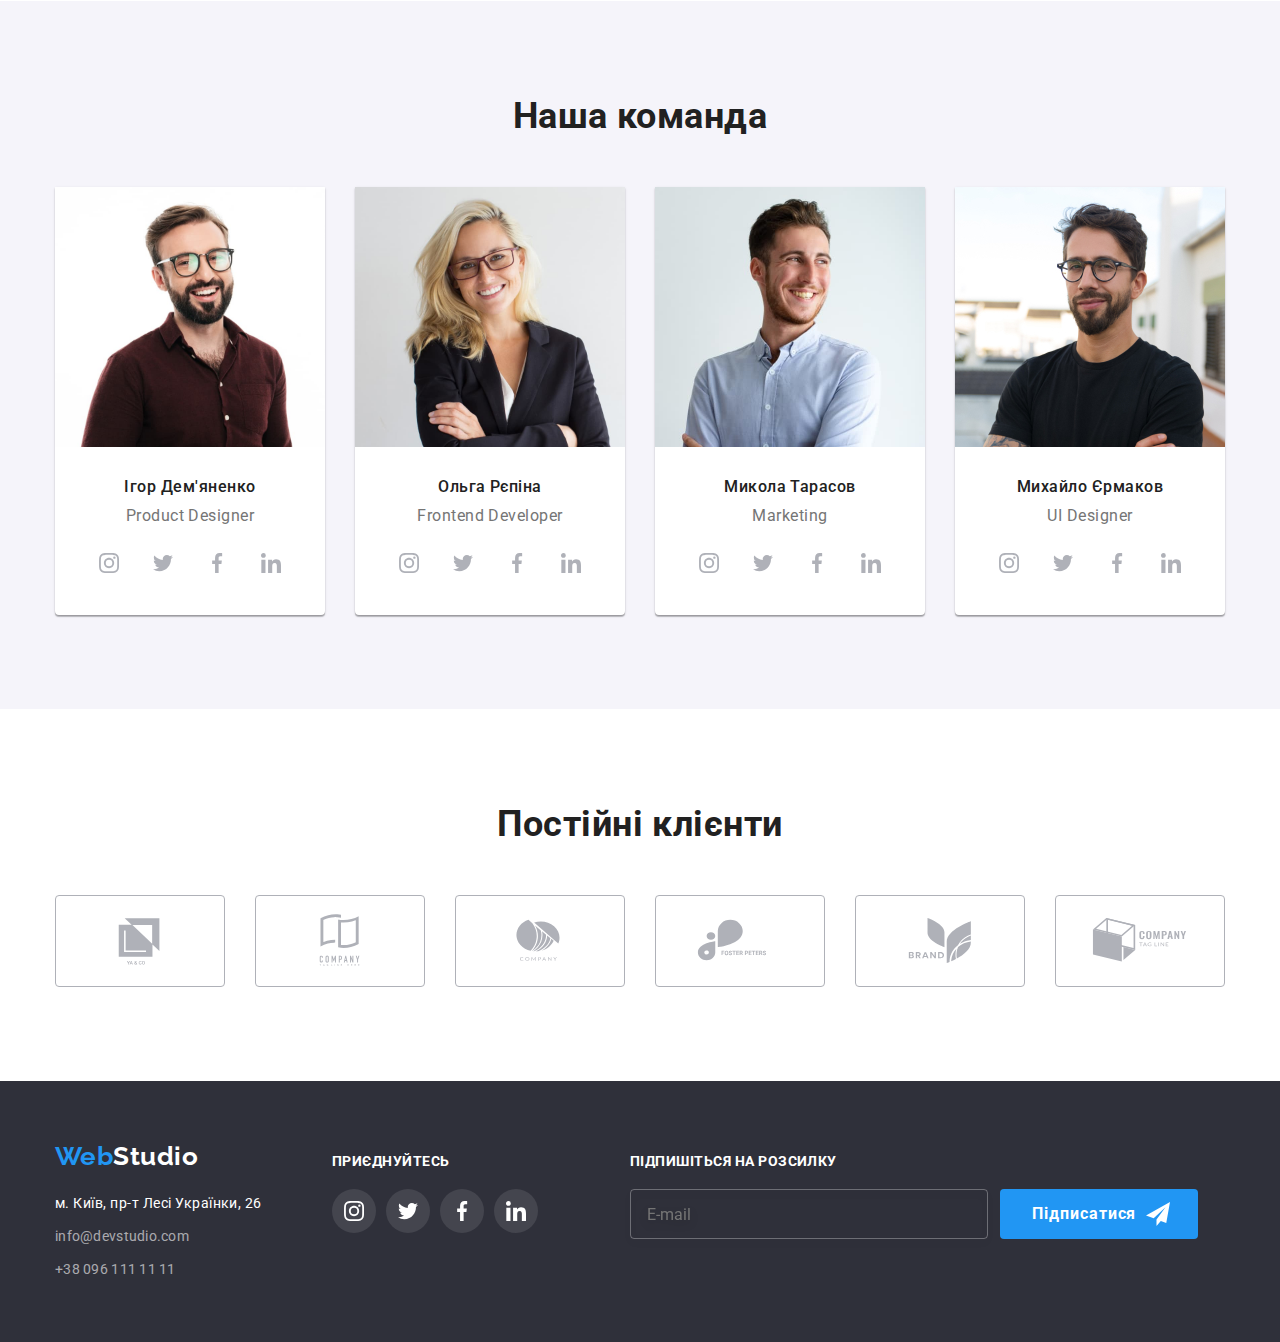
==== commit b4a40dab: "fixes 2" ====
--- a/index.html
+++ b/index.html
@@ -140,7 +140,7 @@
                             <source media="(min-width: 1200px)" srcset="./images/members/team1-desktop-1x.jpg 1x, ./images/members/team1-desktop-2x.jpg 2x">
                             <source media="(min-width: 768px)" srcset="./images/members/team1-middle-1x.jpeg 1x, ./images/members/team1-middle-2x.jpeg 2x">
                             <source media="(min-width: 480px)" srcset="./images/members/team1-mobile-1x.jpeg 1x, ./images/members/team1-mobile-2x.jpeg 2x">
-                            <source srcset="">
+                            <source srcset="./images/members/team1-desktop-1x.jpg 1x, ./images/members/team1-desktop-2x.jpg 2x">
                             <img src="./images/members/team1-desktop-1x.jpg" alt="Ігор Дем'яненко" width="270">
                         </picture>
                         <h3>Ігор Дем'яненко</h3>
@@ -181,7 +181,7 @@
                             <source media="(min-width: 1200px)" srcset="./images/members/team2-desktop-1x.jpg 1x, ./images/members/team2-desktop-2x.jpg 2x">
                             <source media="(min-width: 768px)" srcset="./images/members/team2-middle-1x.jpeg 1x, ./images/members/team2-middle-2x.jpeg 2x">
                             <source media="(min-width: 480px)" srcset="./images/members/team2-mobile-1x.jpeg 1x, ./images/members/team2-mobile-2x.jpeg 2x">
-                            <source srcset="">
+                            <source srcset="./images/members/team2-desktop-1x.jpg 1x, ./images/members/team2-desktop-2x.jpg 2x">
                             <img src="./images/members/team2-desktop-1x.jpg" alt="Ольга Рєпіна" width="270">
                         </picture>
                         <h3>Ольга Рєпіна</h3>
@@ -222,7 +222,7 @@
                             <source media="(min-width: 1200px)" srcset="./images/members/team3-desktop-1x.jpg 1x, ./images/members/team3-desktop-2x.jpg 2x">
                             <source media="(min-width: 768px)" srcset="./images/members/team3-middle-1x.jpeg 1x, ./images/members/team3-middle-2x.jpeg 2x">
                             <source media="(min-width: 480px)" srcset="./images/members/team3-mobile-1x.jpeg 1x, ./images/members/team3-mobile-2x.jpeg 2x">
-                            <source srcset="">
+                            <source srcset="./images/members/team3-desktop-1x.jpg 1x, ./images/members/team3-desktop-2x.jpg 2x">
                             <img src="./images/members/team3-desktop-1x.jpg" alt="Микола Тарасов" width="270">
                         </picture>
                         <h3>Микола Тарасов</h3>
@@ -260,11 +260,11 @@
                     </li>
                     <li>
                         <picture>
-                            <source media="(min-width: 1200px)" srcset="./images/members/team4-desktop-1x.jpg 1x, ./images/members/team4-desktop-2x.jpg 2x">
+                            <source media="(min-width: 1200px)" srcset="./images/members/team4-desktop-1x.jpeg 1x, ./images/members/team4-desktop-2x.jpg 2x">
                             <source media="(min-width: 768px)" srcset="./images/members/team4-middle-1x.jpeg 1x, ./images/members/team4-middle-2x.jpeg 2x">
                             <source media="(min-width: 480px)" srcset="./images/members/team4-mobile-1x.jpeg 1x, ./images/members/team4-mobile-2x.jpeg 2x">
-                            <source srcset="">
-                            <img src="./images/members/team4-desktop-1x.jpg" alt="Михайло Єрмаков" width="270">
+                            <source srcset="./images/members/team4-desktop-1x.jpeg 1x, ./images/members/team4-desktop-2x.jpg 2x">
+                            <img src="./images/members/team4-desktop-1x.jpeg" alt="Михайло Єрмаков" width="270">
                         </picture>
                         <h3>Михайло Єрмаков</h3>
                         <p>UI Designer</p>
--- a/css/main.min.css
+++ b/css/main.min.css
@@ -1 +1 @@
-h1,h2,h3,p,ul{padding:0;margin:0}img{max-width:100%}body{background-color:#fff;color:#757575;font-family:Roboto,sans-serif;letter-spacing:.03em;font-weight:400;padding:0;margin:0}.list{list-style:none}.container{margin-left:auto;margin-right:auto;padding:0 15px}@media screen and (min-width: 480px){.container{width:480px}}@media screen and (min-width: 768px){.container{width:768px}}@media screen and (min-width: 1200px){.container{width:1200px}}.logo{color:#000;text-decoration:none;font-family:Raleway;font-weight:700;font-size:26px;line-height:1.2}.logo .web{color:#2196f3;text-decoration:none}.button{color:#fff;background-color:#2196f3;font-family:inherit;cursor:pointer;font-weight:700;font-size:16px;line-height:1.88;letter-spacing:.06em;border-radius:4px;border:0;padding:10px 32px;-webkit-transition:background-color 250ms cubic-bezier(0.4, 0, 0.2, 1),-webkit-box-shadow 250ms cubic-bezier(0.4, 0, 0.2, 1);transition:background-color 250ms cubic-bezier(0.4, 0, 0.2, 1),-webkit-box-shadow 250ms cubic-bezier(0.4, 0, 0.2, 1);transition:background-color 250ms cubic-bezier(0.4, 0, 0.2, 1),box-shadow 250ms cubic-bezier(0.4, 0, 0.2, 1);transition:background-color 250ms cubic-bezier(0.4, 0, 0.2, 1),box-shadow 250ms cubic-bezier(0.4, 0, 0.2, 1),-webkit-box-shadow 250ms cubic-bezier(0.4, 0, 0.2, 1);position:relative}.button:hover{background-color:#188ce8;-webkit-box-shadow:0px 3px 1px rgba(0,0,0,.1),0px 1px 2px rgba(0,0,0,.08),0px 2px 2px rgba(0,0,0,.12);box-shadow:0px 3px 1px rgba(0,0,0,.1),0px 1px 2px rgba(0,0,0,.08),0px 2px 2px rgba(0,0,0,.12)}.button__icon--right{padding-right:62px}.profile-share{display:-webkit-box;display:-ms-flexbox;display:flex;list-style:none;padding-bottom:30px;-webkit-box-pack:center;-ms-flex-pack:center;justify-content:center}.profile-share li{margin-right:10px}.profile-share li:last-child{margin-right:0}.profile-share li a{display:-webkit-box;display:-ms-flexbox;display:flex;-webkit-box-align:center;-ms-flex-align:center;align-items:center;-webkit-box-pack:center;-ms-flex-pack:center;justify-content:center;width:44px;height:44px;border-radius:50%;-webkit-transition:background-color 250ms cubic-bezier(0.4, 0, 0.2, 1);transition:background-color 250ms cubic-bezier(0.4, 0, 0.2, 1)}.profile-share li a svg{fill:#afb1b8;-webkit-transition:fill 250ms cubic-bezier(0.4, 0, 0.2, 1);transition:fill 250ms cubic-bezier(0.4, 0, 0.2, 1)}.profile-share li a:hover,.profile-share li a:focus{background-color:#2196f3;outline:none}.profile-share li a:hover svg,.profile-share li a:focus svg{fill:#fff}.section{padding:60px 0}@media screen and (min-width: 1200px){.section{padding:94px 0}}.section__title{color:#212121;font-weight:700;line-height:1.17;text-align:center;margin-bottom:30px;font-size:28px}@media screen and (min-width: 1200px){.section__title{margin-bottom:50px;font-size:36px}}.section.section-gray{background:#f5f4fa}.section .visually-hidden{position:absolute;white-space:nowrap;width:1px;height:1px;overflow:hidden;border:0;padding:0;clip:rect(0 0 0 0);-webkit-clip-path:inset(50%);clip-path:inset(50%);margin:-1px}.header{border-bottom:1px solid #ececec;position:relative}@media screen and (max-width: 767px){.header{padding:10px 0}}.header .nav{display:-webkit-box;display:-ms-flexbox;display:flex;-webkit-box-align:center;-ms-flex-align:center;align-items:center;-webkit-box-pack:justify;-ms-flex-pack:justify;justify-content:space-between}.header .menu-button{display:none;position:relative;z-index:11;cursor:pointer}.header .menu-button svg{vertical-align:bottom}@media screen and (max-width: 767px){.header .menu-button{display:inline-block;margin:0;padding:0;border:none;background-color:rgba(0,0,0,0)}}.header .menu-button .icon-cross{display:none}.header .menu-button.is-open svg{-webkit-transition:fill 250ms cubic-bezier(0.4, 0, 0.2, 1);transition:fill 250ms cubic-bezier(0.4, 0, 0.2, 1)}.header .menu-button.is-open .icon-cross{display:block}.header .menu-button.is-open:hover svg{fill:#2196f3}.header .menu-button.is-open .icon-menu{display:none}.header .main-nav{-webkit-box-align:center;-ms-flex-align:center;align-items:center}.header .envelope,.header .telephone{fill:#757575;margin-right:10px}@media screen and (min-width: 768px){.header .site-nav{display:-webkit-box;display:-ms-flexbox;display:flex}}.header .site-nav .link{display:block;padding-top:32px;padding-bottom:32px;-webkit-transition:color 250ms cubic-bezier(0.4, 0, 0.2, 1);transition:color 250ms cubic-bezier(0.4, 0, 0.2, 1);color:#212121;text-decoration:none;font-weight:500;font-size:14px;line-height:1.14;letter-spacing:.02em}@media screen and (max-width: 767px){.header .site-nav .link{font-size:40px;margin-bottom:32px;padding:0}}.header .site-nav .link:hover,.header .site-nav .link:focus{color:#2196f3}.header .site-nav .link.current{position:relative;color:#2196f3}.header .site-nav .link.current::after{content:"";position:absolute;left:0;bottom:-1px;display:block;width:100%;height:4px;border-radius:2px}@media screen and (min-width: 768px){.header .site-nav__item+.site-nav__item{margin-left:50px}}.header .nav-social{display:-webkit-box;display:-ms-flexbox;display:flex;margin-top:64px}@media screen and (min-width: 768px){.header .nav-social{display:none}}.header .nav-social li{border-left:1px solid rgba(33,33,33,.2);padding:0 10px}.header .nav-social li a{font-weight:500;font-size:18px;line-height:22px;letter-spacing:.02em;color:#2196f3}@media screen and (max-width: 390px){.header .nav-social li a{font-size:14px}}.header .nav-social li:first-child{border-left:0;padding-left:0}.header .auth-nav{margin-left:auto}@media screen and (min-width: 481px){.header .auth-nav{display:-webkit-box;display:-ms-flexbox;display:flex}}@media screen and (min-width: 768px)and (max-width: 1200px){.header .auth-nav{-webkit-box-orient:vertical;-webkit-box-direction:reverse;-ms-flex-direction:column-reverse;flex-direction:column-reverse}}@media screen and (max-width: 767px){.header .auth-nav{-webkit-box-orient:vertical;-webkit-box-direction:normal;-ms-flex-direction:column;flex-direction:column}}@media screen and (min-width: 1200px){.header .auth-nav{-webkit-box-orient:horizontal;-webkit-box-direction:reverse;-ms-flex-direction:row-reverse;flex-direction:row-reverse;-webkit-box-align:center;-ms-flex-align:center;align-items:center}}.header .auth-nav a{display:block;color:#757575;text-decoration:none;font-weight:500;font-size:14px;line-height:1.14;letter-spacing:.02em;display:-webkit-box;display:-ms-flexbox;display:flex;-webkit-box-align:center;-ms-flex-align:center;align-items:center;-webkit-transition:color 250ms cubic-bezier(0.4, 0, 0.2, 1);transition:color 250ms cubic-bezier(0.4, 0, 0.2, 1)}@media screen and (max-width: 767px){.header .auth-nav a svg{display:none}}@media screen and (max-width: 1199px){.header .auth-nav a{font-size:12px}.header .auth-nav a .envelope{width:14px}.header .auth-nav a .telephone{height:14px}}.header .auth-nav a:hover,.header .auth-nav a:focus{color:#2196f3}.header .auth-nav a:hover svg,.header .auth-nav a:focus svg{fill:#2196f3}@media screen and (max-width: 767px){.header .auth-nav__item.auth-tel:first-child{margin-bottom:32px}.header .auth-nav__item.auth-tel a{font-size:34px;color:#2196f3}}@media screen and (min-width: 768px)and (max-width: 1200px){.header .auth-nav__item.auth-tel{margin-top:10px}}@media screen and (max-width: 767px){.header .auth-nav__item.auth-mail a{font-size:24px;line-height:1.17;letter-spacing:.02em}}@media screen and (min-width: 1200px){.header .auth-nav__item+.auth-nav__item{margin-right:50px}}@media screen and (min-width: 768px){.header .menu-container{display:-webkit-box;display:-ms-flexbox;display:flex;-webkit-box-flex:1;-ms-flex:1;flex:1;-webkit-box-pack:justify;-ms-flex-pack:justify;justify-content:space-between;margin-left:88px}.header .menu-container .nav-container{display:-webkit-box;display:-ms-flexbox;display:flex;-webkit-box-align:center;-ms-flex-align:center;align-items:center}}@media screen and (max-width: 767px){.header .menu-container{position:absolute;top:0;left:0;width:100%;display:none;background-color:#fff;padding:48px 40px;z-index:10;height:100vh;-webkit-box-orient:vertical;-webkit-box-direction:normal;-ms-flex-direction:column;flex-direction:column;-webkit-box-pack:justify;-ms-flex-pack:justify;justify-content:space-between}.header .menu-container ul{max-width:480px;width:100%;margin-left:auto;margin-right:auto}.header .menu-container.is-open{display:-webkit-box;display:-ms-flexbox;display:flex}}.no-scroll{overflow:hidden}.hero{padding:200px 0;text-align:center}@media screen and (max-width: 1199px){.hero{padding:125px 0}}.hero.overlay{max-width:1600px;margin-left:auto;margin-right:auto;background-image:-webkit-gradient(linear, left top, right top, from(rgba(44, 45, 55, 0.4)), to(rgba(44, 45, 55, 0.4))),url(../images/hero1.jpg);background-image:linear-gradient(to right, rgba(44, 45, 55, 0.4), rgba(44, 45, 55, 0.4)),url(../images/hero1.jpg);background-repeat:no-repeat;background-position:center;background-size:cover}@media(min-device-pixel-ratio: 2),(-webkit-min-device-pixel-ratio: 2),(min-resolution: 192dpi),(min-resolution: 2dppx){.hero.overlay{background-image:-webkit-gradient(linear, left top, right top, from(rgba(44, 45, 55, 0.4)), to(rgba(44, 45, 55, 0.4))),url(../images/hero1-x2.jpg);background-image:linear-gradient(to right, rgba(44, 45, 55, 0.4), rgba(44, 45, 55, 0.4)),url(../images/hero1-x2.jpg)}}@media screen and (min-width: 767px){.hero .hero-inner{padding:0 20%}}.hero .hero-title{color:#fff;font-weight:900;font-size:26px;line-height:1.36;letter-spacing:.06em;text-transform:uppercase;margin-bottom:30px}@media screen and (min-width: 1200px){.hero .hero-title{font-size:44px}}@media screen and (min-width: 1200px){.section-feature{padding-bottom:0}}@media screen and (min-width: 481px){.section-feature__list{display:-webkit-box;display:-ms-flexbox;display:flex;-ms-flex-wrap:wrap;flex-wrap:wrap;margin-left:-15px;margin-right:-15px}}@media screen and (max-width: 480px){.section-feature__list li{margin-bottom:30px}.section-feature__list li:last-child{margin-bottom:0px}}.section-feature__list h3{color:#212121;font-weight:700;font-size:14px;line-height:1.14;text-transform:uppercase;margin-bottom:10px}@media screen and (max-width: 480px){.section-feature__list h3{text-align:center}}.section-feature__list p{font-size:14px;line-height:1.71}@media screen and (min-width: 768px){.section-feature__list li{width:calc((100% - 120px)/4);margin:15px}}@media screen and (min-width: 768px)and (max-width: 1199px){.section-feature__list li{width:calc((100% - 60px)/2);margin:15px}}@media screen and (min-width: 1200px){.section-feature__list li:last-child{margin-right:0}}.section-feature__icon{display:-webkit-box;display:-ms-flexbox;display:flex;-webkit-box-align:center;-ms-flex-align:center;align-items:center;-webkit-box-pack:center;-ms-flex-pack:center;justify-content:center;background-color:#f5f4fa;height:120px;margin-bottom:30px;text-align:center;border-radius:4px}@media screen and (max-width: 1199px){.section-services{display:none}}.section-services__list{display:-webkit-box;display:-ms-flexbox;display:flex}.section-services__list li{width:370px;margin-right:30px}.section-services__list li:last-child{margin-right:0}.section-services__item{position:relative}.section-services__text{position:absolute;bottom:4px;left:0;width:100%;background:rgba(47,48,58,.8);color:#fff;text-transform:uppercase;font-weight:700;font-size:14px;line-height:16px;letter-spacing:.03em;display:-webkit-box;display:-ms-flexbox;display:flex;-webkit-box-pack:center;-ms-flex-pack:center;justify-content:center;-webkit-box-align:center;-ms-flex-align:center;align-items:center;height:70px}.members-list{margin-left:-15px;margin-right:-15px}@media screen and (min-width: 768px){.members-list{display:-webkit-box;display:-ms-flexbox;display:flex;-ms-flex-wrap:wrap;flex-wrap:wrap}}.members-list h3{font-weight:500;font-size:16px;line-height:1.19;color:#212121;margin-top:30px;margin-bottom:10px}.members-list p{font-size:16px;line-height:1.19;margin-bottom:16px}.members-list img{display:block;width:100%}.members-list>li{background-color:#fff;text-align:center;margin:0 15px;-webkit-box-shadow:0px 1px 3px rgba(0,0,0,.12),0px 1px 1px rgba(0,0,0,.14),0px 2px 1px rgba(0,0,0,.2);box-shadow:0px 1px 3px rgba(0,0,0,.12),0px 1px 1px rgba(0,0,0,.14),0px 2px 1px rgba(0,0,0,.2);border-radius:0px 0px 4px 4px}@media screen and (max-width: 767px){.members-list>li:last-child{margin-bottom:0}}@media screen and (max-width: 1199px){.members-list>li{margin-bottom:30px}}@media screen and (min-width: 768px)and (max-width: 1199px){.members-list>li{width:calc((100% - 60px)/2)}.members-list>li:nth-last-child(-n+2){margin-bottom:0}}@media screen and (min-width: 1200px){.members-list>li{width:calc((100% - 120px)/4)}}.clients{margin-left:-15px;margin-right:-15px;display:-webkit-box;display:-ms-flexbox;display:flex;-ms-flex-wrap:wrap;flex-wrap:wrap}.clients a{display:-webkit-box;display:-ms-flexbox;display:flex;height:92px;border:1px solid #afb1b8;border-radius:4px;-webkit-box-align:center;-ms-flex-align:center;align-items:center;-webkit-box-pack:center;-ms-flex-pack:center;justify-content:center;-webkit-transition:border 250ms cubic-bezier(0.4, 0, 0.2, 1);transition:border 250ms cubic-bezier(0.4, 0, 0.2, 1)}.clients a:hover,.clients a:focus{border:1px solid #2196f3;outline:none}.clients a:hover svg,.clients a:focus svg{fill:#2196f3}.clients a svg{fill:#afb1b8;-webkit-transition:fill 250ms cubic-bezier(0.4, 0, 0.2, 1);transition:fill 250ms cubic-bezier(0.4, 0, 0.2, 1)}.clients li{margin:0 15px;margin-bottom:30px}@media screen and (max-width: 767px){.clients li{width:calc((100% - 60px)/2)}.clients li:nth-last-child(-n+2){margin-bottom:0}}@media screen and (min-width: 768px){.clients li{width:calc((100% - 90px)/3)}.clients li:nth-last-child(-n+3){margin-bottom:0}}@media screen and (min-width: 1200px){.clients li{width:calc((100% - 180px)/6)}}.work-filter{-ms-flex-wrap:wrap;flex-wrap:wrap;margin-bottom:40px}@media screen and (min-width: 768px){.work-filter{margin-bottom:35px}}@media screen and (min-width: 1200px){.work-filter{margin-bottom:50px}}@media screen and (min-width: 768px){.work-filter{display:-webkit-box;display:-ms-flexbox;display:flex;-webkit-box-pack:center;-ms-flex-pack:center;justify-content:center}}@media screen and (max-width: 767px){.work-filter{display:-webkit-box;display:-ms-flexbox;display:flex}.work-filter li{display:inline-block;margin-bottom:15px}}.work-filter .button{color:#212121;background-color:#f5f4fa;padding:6px 22px;margin:0 4px;-webkit-transition:background-color 250ms cubic-bezier(0.4, 0, 0.2, 1),color 250ms cubic-bezier(0.4, 0, 0.2, 1),-webkit-box-shadow 250ms cubic-bezier(0.4, 0, 0.2, 1);transition:background-color 250ms cubic-bezier(0.4, 0, 0.2, 1),color 250ms cubic-bezier(0.4, 0, 0.2, 1),-webkit-box-shadow 250ms cubic-bezier(0.4, 0, 0.2, 1);transition:background-color 250ms cubic-bezier(0.4, 0, 0.2, 1),color 250ms cubic-bezier(0.4, 0, 0.2, 1),box-shadow 250ms cubic-bezier(0.4, 0, 0.2, 1);transition:background-color 250ms cubic-bezier(0.4, 0, 0.2, 1),color 250ms cubic-bezier(0.4, 0, 0.2, 1),box-shadow 250ms cubic-bezier(0.4, 0, 0.2, 1),-webkit-box-shadow 250ms cubic-bezier(0.4, 0, 0.2, 1);font-weight:500;font-size:16px;line-height:1.63}.work-filter .button:focus,.work-filter .button:hover,.work-filter .button.current{color:#fff;background-color:#2196f3}.work-items{margin-left:-15px;margin-right:-15px}@media screen and (min-width: 768px){.work-items{display:-webkit-box;display:-ms-flexbox;display:flex;-ms-flex-wrap:wrap;flex-wrap:wrap}}@media screen and (min-width: 768px)and (max-width: 1199px){.work-items{margin-bottom:-30px}}.work-items li{margin:0 15px 30px}@media screen and (max-width: 767px){.work-items li{margin-bottom:30px}.work-items li:last-child{margin-bottom:0}}@media screen and (min-width: 768px)and (max-width: 1199px){.work-items li{width:calc((100% - 60px)/2)}}@media screen and (min-width: 1200px){.work-items li{width:calc((100% - 90px)/3)}.work-items li:nth-last-child(-n+3){margin-bottom:0}}.work-items li .item-content{padding:20px 24px;border-top:0}.work-items li .item-content h2{font-weight:700;font-size:18px;line-height:2;color:#212121;letter-spacing:.06em;padding-bottom:4px}.work-items li .item-content p{font-size:16px;line-height:1.88}.work-items li a{color:#757575;text-decoration:none;display:block;background:#fff;-webkit-transition:-webkit-box-shadow 250ms cubic-bezier(0.4, 0, 0.2, 1);transition:-webkit-box-shadow 250ms cubic-bezier(0.4, 0, 0.2, 1);transition:box-shadow 250ms cubic-bezier(0.4, 0, 0.2, 1);transition:box-shadow 250ms cubic-bezier(0.4, 0, 0.2, 1), -webkit-box-shadow 250ms cubic-bezier(0.4, 0, 0.2, 1);height:100%;border:1px solid #eee}.work-items li a .work-item-wrap{position:relative;overflow:hidden}.work-items li a .work-item-wrap img{vertical-align:bottom;width:100%}.work-items li a .work-item-wrap p{position:absolute;top:0;left:0;bottom:0;font-weight:400;font-size:18px;line-height:28px;letter-spacing:.03em;color:#fff;background:rgba(33,150,243,.9);display:-webkit-box;display:-ms-flexbox;display:flex;-webkit-box-align:center;-ms-flex-align:center;align-items:center;padding:24px;-webkit-transform:translateY(100%);transform:translateY(100%);-webkit-transition:-webkit-transform 250ms cubic-bezier(0.4, 0, 0.2, 1);transition:-webkit-transform 250ms cubic-bezier(0.4, 0, 0.2, 1);transition:transform 250ms cubic-bezier(0.4, 0, 0.2, 1);transition:transform 250ms cubic-bezier(0.4, 0, 0.2, 1), -webkit-transform 250ms cubic-bezier(0.4, 0, 0.2, 1)}.work-items li a:hover{-webkit-box-shadow:0px 1px 1px rgba(0,0,0,.12),0px 4px 4px rgba(0,0,0,.06),1px 4px 6px rgba(0,0,0,.16);box-shadow:0px 1px 1px rgba(0,0,0,.12),0px 4px 4px rgba(0,0,0,.06),1px 4px 6px rgba(0,0,0,.16)}.work-items li a:hover .work-item-wrap p{-webkit-transform:translateY(0);transform:translateY(0)}.footer{background:#2f303a;padding:60px 0}@media screen and (max-width: 1199px){.footer{text-align:center}}.footer__logo{color:#fff}.footer .list{color:#fff;font-style:normal;font-weight:400;font-size:14px;line-height:1.71;margin-top:20px}.footer .list a{text-decoration:none;color:rgba(255,255,255,.6);font-style:normal;font-weight:400;font-size:14px;line-height:1.71;letter-spacing:.02em;margin-top:9px;display:inline-block}@media screen and (min-width: 1200px){.footer .footer-icons{margin-left:70px}}@media screen and (max-width: 480px){.footer .footer-icons .profile-share{padding-bottom:0}}.footer .footer-icons .profile-share li a{background-color:rgba(255,255,255,.1);-webkit-transition:background-color 250ms cubic-bezier(0.4, 0, 0.2, 1);transition:background-color 250ms cubic-bezier(0.4, 0, 0.2, 1)}.footer .footer-icons .profile-share li a svg{fill:#fff}.footer .footer-icons .profile-share li a:hover,.footer .footer-icons .profile-share li a:focus{background-color:#2196f3;outline:none}@media screen and (min-width: 481px)and (max-width: 1199px){.footer__details,.footer .footer-icons{-webkit-box-flex:1;-ms-flex:1 0 50%;flex:1 0 50%}.footer .footer-icons{margin-left:0}}.footer h3{font-size:14px;font-weight:700px;text-transform:uppercase;color:#fff;margin-top:60px;margin-bottom:20px}@media screen and (min-width: 768px){.footer h3{margin-top:12px}}@media screen and (min-width: 768px){.footer .container{display:-webkit-box;display:-ms-flexbox;display:flex;-ms-flex-wrap:wrap;flex-wrap:wrap}}@media screen and (min-width: 1200px){.footer .subscription-wrap{margin-left:92px}}@media screen and (min-width: 767px)and (max-width: 1199px){.footer .subscription-wrap{margin-top:60px;width:100%}}@media screen and (min-width: 1200px){.footer .subscription-wrap__form{display:-webkit-box;display:-ms-flexbox;display:flex}}@media screen and (max-width: 1199px){.footer .subscription-wrap__form button{margin-top:20px}}.footer .subscription-wrap__form button .icon-send{width:24px;height:24px;fill:#fff;position:absolute;right:28px;top:13px}.footer .subscription-wrap__form input,.footer .subscription-wrap__form input:focus{width:100%;height:50px;padding:15px 16px;background:none;border:1px solid rgba(255,255,255,.3);-webkit-filter:drop-shadow(0px 4px 4px rgba(0, 0, 0, 0.15));filter:drop-shadow(0px 4px 4px rgba(0, 0, 0, 0.15));border-radius:4px;color:#fff}@media screen and (min-width: 768px){.footer .subscription-wrap__form input{width:358px;margin-right:12px}}.backdrop{z-index:100;position:fixed;top:0;width:100%;height:100%;background:rgba(0,0,0,.5);-webkit-transition:opacity 250ms cubic-bezier(0.4, 0, 0.2, 1);transition:opacity 250ms cubic-bezier(0.4, 0, 0.2, 1)}.backdrop.is-hidden{opacity:0;pointer-events:none}.backdrop.is-hidden .modal{-webkit-transform:translate(-50%, -50%) scale(0.9);transform:translate(-50%, -50%) scale(0.9)}.modal{position:absolute;top:50%;left:50%;max-width:528px;width:100%;background-color:#fff;-webkit-transition:-webkit-transform 250ms cubic-bezier(0.4, 0, 0.2, 1);transition:-webkit-transform 250ms cubic-bezier(0.4, 0, 0.2, 1);transition:transform 250ms cubic-bezier(0.4, 0, 0.2, 1);transition:transform 250ms cubic-bezier(0.4, 0, 0.2, 1), -webkit-transform 250ms cubic-bezier(0.4, 0, 0.2, 1);-webkit-transform:translate(-50%, -50%) scale(1);transform:translate(-50%, -50%) scale(1);padding:40px}@media screen and (max-width: 1199px){.modal{max-width:100%;width:450px;margin-left:auto;margin-right:auto}}.modal h3{text-align:center;margin-bottom:12px;color:#212121}.modal .modal-button{width:30px;height:30px;border-radius:50%;border:1px solid rgba(0,0,0,.1);position:absolute;right:8px;top:8px;cursor:pointer;background:none}.modal .modal-button:hover .icon-close{fill:#2196f3}.modal .modal-button .icon-close{width:11px;height:11px;-webkit-transition:fill 250ms cubic-bezier(0.4, 0, 0.2, 1);transition:fill 250ms cubic-bezier(0.4, 0, 0.2, 1)}.modal form>label{display:block;margin-bottom:4px;font-size:12px;color:#757575}.modal form .input-group{position:relative;margin-bottom:10px}.modal form .input-group svg{width:18px;height:18px;position:absolute;top:50%;left:13px;-webkit-transform:translateY(-50%);transform:translateY(-50%);-webkit-transition:fill 250ms cubic-bezier(0.4, 0, 0.2, 1);transition:fill 250ms cubic-bezier(0.4, 0, 0.2, 1)}.modal form .input-group textarea,.modal form .input-group input{border:1px solid rgba(33,33,33,.2);border-radius:4px;padding:12px 16px;width:100%;-webkit-transition:border 250ms cubic-bezier(0.4, 0, 0.2, 1);transition:border 250ms cubic-bezier(0.4, 0, 0.2, 1);font-size:12px}.modal form .input-group textarea:focus,.modal form .input-group input:focus{border-color:#2196f3;outline:none}.modal form .input-group input{height:40px;padding-left:35px}.modal form .input-group input:focus+svg{fill:#2196f3}.modal form .input-group textarea{resize:none;height:120px}.modal form .agreement-wrap{display:-webkit-box;display:-ms-flexbox;display:flex;-webkit-box-align:center;-ms-flex-align:center;align-items:center;margin-top:10px}.modal form .agreement-wrap .checkbox{position:absolute;white-space:nowrap;width:1px;height:1px;overflow:hidden;border:0;padding:0;clip:rect(0 0 0 0);-webkit-clip-path:inset(50%);clip-path:inset(50%);margin:-1px}.modal form .agreement-wrap .checkbox:checked+.label-agreement:before{border-color:rgba(0,0,0,0);background-color:#2196f3;background-image:url("../images/svg-check.svg");background-repeat:no-repeat;background-position:center}.modal form .agreement-wrap .label-agreement{font-size:14px;padding-left:22px;position:relative}@media screen and (max-width: 1199px){.modal form .agreement-wrap .label-agreement{font-size:12px}}.modal form .agreement-wrap .label-agreement:before{width:16px;height:15px;position:absolute;left:0;top:0;content:"";border:2px solid #000;border-radius:2px;display:block}.modal form .agreement-wrap .label-agreement a{color:#2196f3}.modal form .agreement-wrap .label-agreement a:hover{text-decoration:none}.modal .button-wrap{text-align:center;margin-top:30px}/*# sourceMappingURL=main.min.css.map */+h1,h2,h3,p,ul{padding:0;margin:0}img{max-width:100%}body{background-color:#fff;color:#757575;font-family:Roboto,sans-serif;letter-spacing:.03em;font-weight:400;padding:0;margin:0}.list{list-style:none}.container{margin-left:auto;margin-right:auto;padding:0 15px}@media screen and (min-width: 480px){.container{width:480px}}@media screen and (min-width: 768px){.container{width:768px}}@media screen and (min-width: 1200px){.container{width:1200px}}.logo{color:#000;text-decoration:none;font-family:Raleway;font-weight:700;font-size:26px;line-height:1.2}.logo .web{color:#2196f3;text-decoration:none}.button{color:#fff;background-color:#2196f3;font-family:inherit;cursor:pointer;font-weight:700;font-size:16px;line-height:1.88;letter-spacing:.06em;border-radius:4px;border:0;padding:10px 32px;-webkit-transition:background-color 250ms cubic-bezier(0.4, 0, 0.2, 1),-webkit-box-shadow 250ms cubic-bezier(0.4, 0, 0.2, 1);transition:background-color 250ms cubic-bezier(0.4, 0, 0.2, 1),-webkit-box-shadow 250ms cubic-bezier(0.4, 0, 0.2, 1);transition:background-color 250ms cubic-bezier(0.4, 0, 0.2, 1),box-shadow 250ms cubic-bezier(0.4, 0, 0.2, 1);transition:background-color 250ms cubic-bezier(0.4, 0, 0.2, 1),box-shadow 250ms cubic-bezier(0.4, 0, 0.2, 1),-webkit-box-shadow 250ms cubic-bezier(0.4, 0, 0.2, 1);position:relative}.button:hover{background-color:#188ce8;-webkit-box-shadow:0px 3px 1px rgba(0,0,0,.1),0px 1px 2px rgba(0,0,0,.08),0px 2px 2px rgba(0,0,0,.12);box-shadow:0px 3px 1px rgba(0,0,0,.1),0px 1px 2px rgba(0,0,0,.08),0px 2px 2px rgba(0,0,0,.12)}.button__icon--right{padding-right:62px}.profile-share{display:-webkit-box;display:-ms-flexbox;display:flex;list-style:none;padding-bottom:30px;-webkit-box-pack:center;-ms-flex-pack:center;justify-content:center}.profile-share li{margin-right:10px}.profile-share li:last-child{margin-right:0}.profile-share li a{display:-webkit-box;display:-ms-flexbox;display:flex;-webkit-box-align:center;-ms-flex-align:center;align-items:center;-webkit-box-pack:center;-ms-flex-pack:center;justify-content:center;width:44px;height:44px;border-radius:50%;-webkit-transition:background-color 250ms cubic-bezier(0.4, 0, 0.2, 1);transition:background-color 250ms cubic-bezier(0.4, 0, 0.2, 1)}.profile-share li a svg{fill:#afb1b8;-webkit-transition:fill 250ms cubic-bezier(0.4, 0, 0.2, 1);transition:fill 250ms cubic-bezier(0.4, 0, 0.2, 1)}.profile-share li a:hover,.profile-share li a:focus{background-color:#2196f3;outline:none}.profile-share li a:hover svg,.profile-share li a:focus svg{fill:#fff}.section{padding:60px 0}@media screen and (min-width: 1200px){.section{padding:94px 0}}.section__title{color:#212121;font-weight:700;line-height:1.17;text-align:center;margin-bottom:30px;font-size:28px}@media screen and (min-width: 1200px){.section__title{margin-bottom:50px;font-size:36px}}.section.section-gray{background:#f5f4fa}.section .visually-hidden{position:absolute;white-space:nowrap;width:1px;height:1px;overflow:hidden;border:0;padding:0;clip:rect(0 0 0 0);-webkit-clip-path:inset(50%);clip-path:inset(50%);margin:-1px}.header{border-bottom:1px solid #ececec;position:relative}@media screen and (max-width: 767px){.header{padding:10px 0}}.header .nav{display:-webkit-box;display:-ms-flexbox;display:flex;-webkit-box-align:center;-ms-flex-align:center;align-items:center;-webkit-box-pack:justify;-ms-flex-pack:justify;justify-content:space-between}.header .menu-button{display:none;position:relative;z-index:11;cursor:pointer}.header .menu-button svg{vertical-align:bottom}@media screen and (max-width: 767px){.header .menu-button{display:inline-block;margin:0;padding:0;border:none;background-color:rgba(0,0,0,0)}}.header .menu-button .icon-cross{display:none}.header .menu-button.is-open svg{-webkit-transition:fill 250ms cubic-bezier(0.4, 0, 0.2, 1);transition:fill 250ms cubic-bezier(0.4, 0, 0.2, 1)}.header .menu-button.is-open .icon-cross{display:block}.header .menu-button.is-open:hover svg{fill:#2196f3}.header .menu-button.is-open .icon-menu{display:none}.header .main-nav{-webkit-box-align:center;-ms-flex-align:center;align-items:center}.header .envelope,.header .telephone{fill:#757575;margin-right:10px}@media screen and (min-width: 768px){.header .site-nav{display:-webkit-box;display:-ms-flexbox;display:flex}}.header .site-nav .link{display:block;padding-top:32px;padding-bottom:32px;-webkit-transition:color 250ms cubic-bezier(0.4, 0, 0.2, 1);transition:color 250ms cubic-bezier(0.4, 0, 0.2, 1);color:#212121;text-decoration:none;font-weight:500;font-size:14px;line-height:1.14;letter-spacing:.02em}@media screen and (max-width: 767px){.header .site-nav .link{font-size:40px;margin-bottom:32px;padding:0}}.header .site-nav .link:hover,.header .site-nav .link:focus{color:#2196f3}.header .site-nav .link.current{position:relative;color:#2196f3}@media screen and (min-width: 768px){.header .site-nav .link.current::after{content:"";position:absolute;left:0;bottom:-1px;display:block;width:100%;height:4px;border-radius:2px;background-color:#2196f3}}@media screen and (min-width: 768px){.header .site-nav__item+.site-nav__item{margin-left:50px}}.header .nav-social{display:-webkit-box;display:-ms-flexbox;display:flex;margin-top:64px}@media screen and (min-width: 768px){.header .nav-social{display:none}}.header .nav-social li{border-left:1px solid rgba(33,33,33,.2);padding:0 10px}.header .nav-social li a{font-weight:500;font-size:18px;line-height:22px;letter-spacing:.02em;color:#2196f3}@media screen and (max-width: 390px){.header .nav-social li a{font-size:14px}}.header .nav-social li:first-child{border-left:0;padding-left:0}.header .auth-nav{margin-left:auto}@media screen and (min-width: 481px){.header .auth-nav{display:-webkit-box;display:-ms-flexbox;display:flex}}@media screen and (min-width: 768px)and (max-width: 1200px){.header .auth-nav{-webkit-box-orient:vertical;-webkit-box-direction:reverse;-ms-flex-direction:column-reverse;flex-direction:column-reverse}}@media screen and (max-width: 767px){.header .auth-nav{-webkit-box-orient:vertical;-webkit-box-direction:normal;-ms-flex-direction:column;flex-direction:column}}@media screen and (min-width: 1200px){.header .auth-nav{-webkit-box-orient:horizontal;-webkit-box-direction:reverse;-ms-flex-direction:row-reverse;flex-direction:row-reverse;-webkit-box-align:center;-ms-flex-align:center;align-items:center}}.header .auth-nav a{display:block;color:#757575;text-decoration:none;font-weight:500;font-size:14px;line-height:1.14;letter-spacing:.02em;display:-webkit-box;display:-ms-flexbox;display:flex;-webkit-box-align:center;-ms-flex-align:center;align-items:center;-webkit-transition:color 250ms cubic-bezier(0.4, 0, 0.2, 1);transition:color 250ms cubic-bezier(0.4, 0, 0.2, 1)}@media screen and (max-width: 767px){.header .auth-nav a svg{display:none}}@media screen and (max-width: 1199px){.header .auth-nav a{font-size:12px}.header .auth-nav a .envelope{width:14px}.header .auth-nav a .telephone{height:14px}}.header .auth-nav a:hover,.header .auth-nav a:focus{color:#2196f3}.header .auth-nav a:hover svg,.header .auth-nav a:focus svg{fill:#2196f3}@media screen and (max-width: 767px){.header .auth-nav__item.auth-tel:first-child{margin-bottom:32px}.header .auth-nav__item.auth-tel a{font-size:34px;color:#2196f3}}@media screen and (min-width: 768px)and (max-width: 1200px){.header .auth-nav__item.auth-tel{margin-top:10px}}@media screen and (max-width: 767px){.header .auth-nav__item.auth-mail a{font-size:24px;line-height:1.17;letter-spacing:.02em}}@media screen and (min-width: 1200px){.header .auth-nav__item+.auth-nav__item{margin-right:50px}}@media screen and (min-width: 768px){.header .menu-container{display:-webkit-box;display:-ms-flexbox;display:flex;-webkit-box-flex:1;-ms-flex:1;flex:1;-webkit-box-pack:justify;-ms-flex-pack:justify;justify-content:space-between;margin-left:88px}.header .menu-container .nav-container{display:-webkit-box;display:-ms-flexbox;display:flex;-webkit-box-align:center;-ms-flex-align:center;align-items:center}}@media screen and (max-width: 767px){.header .menu-container{position:absolute;top:0;left:0;width:100%;display:none;background-color:#fff;padding:48px 40px;z-index:10;height:100vh;-webkit-box-orient:vertical;-webkit-box-direction:normal;-ms-flex-direction:column;flex-direction:column;-webkit-box-pack:justify;-ms-flex-pack:justify;justify-content:space-between}.header .menu-container ul{max-width:480px;width:100%;margin-left:auto;margin-right:auto}.header .menu-container.is-open{display:-webkit-box;display:-ms-flexbox;display:flex}}.no-scroll{overflow:hidden}.hero{padding:200px 0;text-align:center}@media screen and (max-width: 1199px){.hero{padding:125px 0}}.hero.overlay{max-width:1600px;margin-left:auto;margin-right:auto;background-image:-webkit-gradient(linear, left top, right top, from(rgba(44, 45, 55, 0.4)), to(rgba(44, 45, 55, 0.4))),url(../images/hero1.jpg);background-image:linear-gradient(to right, rgba(44, 45, 55, 0.4), rgba(44, 45, 55, 0.4)),url(../images/hero1.jpg);background-repeat:no-repeat;background-position:center;background-size:cover}@media(min-device-pixel-ratio: 2),(-webkit-min-device-pixel-ratio: 2),(min-resolution: 192dpi),(min-resolution: 2dppx){.hero.overlay{background-image:-webkit-gradient(linear, left top, right top, from(rgba(44, 45, 55, 0.4)), to(rgba(44, 45, 55, 0.4))),url(../images/hero1-x2.jpg);background-image:linear-gradient(to right, rgba(44, 45, 55, 0.4), rgba(44, 45, 55, 0.4)),url(../images/hero1-x2.jpg)}}@media screen and (min-width: 767px){.hero .hero-inner{padding:0 20%}}.hero .hero-title{color:#fff;font-weight:900;font-size:26px;line-height:1.36;letter-spacing:.06em;text-transform:uppercase;margin-bottom:30px}@media screen and (min-width: 1200px){.hero .hero-title{font-size:44px}}@media screen and (min-width: 1200px){.section-feature{padding-bottom:0}}@media screen and (min-width: 481px){.section-feature__list{display:-webkit-box;display:-ms-flexbox;display:flex;-ms-flex-wrap:wrap;flex-wrap:wrap;margin-left:-15px;margin-right:-15px}}@media screen and (max-width: 767px){.section-feature__list li{margin-bottom:30px}.section-feature__list li:last-child{margin-bottom:0px}}.section-feature__list h3{color:#212121;font-weight:700;font-size:14px;line-height:1.14;text-transform:uppercase;margin-bottom:10px}@media screen and (max-width: 768px){.section-feature__list h3{text-align:center}}.section-feature__list p{font-size:14px;line-height:1.71}.section-feature__list li{margin:0 15px 30px}@media screen and (min-width: 768px){.section-feature__list li{width:calc((100% - 120px)/4)}}@media screen and (max-width: 768px){.section-feature__list li:last-child{margin-bottom:0}}@media screen and (min-width: 768px)and (max-width: 1199px){.section-feature__list li{width:calc((100% - 60px)/2)}.section-feature__list li:nth-last-child(-n+2){margin-bottom:0}}@media screen and (min-width: 1200px){.section-feature__list li:nth-last-child(-n+4){margin-bottom:0}}.section-feature__icon{display:-webkit-box;display:-ms-flexbox;display:flex;-webkit-box-align:center;-ms-flex-align:center;align-items:center;-webkit-box-pack:center;-ms-flex-pack:center;justify-content:center;background-color:#f5f4fa;height:120px;margin-bottom:30px;text-align:center;border-radius:4px}@media screen and (max-width: 1199px){.section-services{display:none}}.section-services__list{display:-webkit-box;display:-ms-flexbox;display:flex}.section-services__list li{width:370px;margin-right:30px}.section-services__list li:last-child{margin-right:0}.section-services__item{position:relative}.section-services__text{position:absolute;bottom:4px;left:0;width:100%;background:rgba(47,48,58,.8);color:#fff;text-transform:uppercase;font-weight:700;font-size:14px;line-height:16px;letter-spacing:.03em;display:-webkit-box;display:-ms-flexbox;display:flex;-webkit-box-pack:center;-ms-flex-pack:center;justify-content:center;-webkit-box-align:center;-ms-flex-align:center;align-items:center;height:70px}.members-list{margin-left:-15px;margin-right:-15px}@media screen and (min-width: 768px){.members-list{display:-webkit-box;display:-ms-flexbox;display:flex;-ms-flex-wrap:wrap;flex-wrap:wrap}}.members-list h3{font-weight:500;font-size:16px;line-height:1.19;color:#212121;margin-top:30px;margin-bottom:10px}.members-list p{font-size:16px;line-height:1.19;margin-bottom:16px}.members-list img{display:block;width:100%}.members-list>li{background-color:#fff;text-align:center;margin:0 15px;-webkit-box-shadow:0px 1px 3px rgba(0,0,0,.12),0px 1px 1px rgba(0,0,0,.14),0px 2px 1px rgba(0,0,0,.2);box-shadow:0px 1px 3px rgba(0,0,0,.12),0px 1px 1px rgba(0,0,0,.14),0px 2px 1px rgba(0,0,0,.2);border-radius:0px 0px 4px 4px}@media screen and (max-width: 767px){.members-list>li:last-child{margin-bottom:0}}@media screen and (max-width: 1199px){.members-list>li{margin-bottom:30px}}@media screen and (min-width: 768px)and (max-width: 1199px){.members-list>li{width:calc((100% - 60px)/2)}.members-list>li:nth-last-child(-n+2){margin-bottom:0}}@media screen and (min-width: 1200px){.members-list>li{width:calc((100% - 120px)/4)}}.clients{margin-left:-15px;margin-right:-15px;display:-webkit-box;display:-ms-flexbox;display:flex;-ms-flex-wrap:wrap;flex-wrap:wrap}.clients a{display:-webkit-box;display:-ms-flexbox;display:flex;height:92px;border:1px solid #afb1b8;border-radius:4px;-webkit-box-align:center;-ms-flex-align:center;align-items:center;-webkit-box-pack:center;-ms-flex-pack:center;justify-content:center;-webkit-transition:border 250ms cubic-bezier(0.4, 0, 0.2, 1);transition:border 250ms cubic-bezier(0.4, 0, 0.2, 1)}.clients a:hover,.clients a:focus{border:1px solid #2196f3;outline:none}.clients a:hover svg,.clients a:focus svg{fill:#2196f3}.clients a svg{fill:#afb1b8;-webkit-transition:fill 250ms cubic-bezier(0.4, 0, 0.2, 1);transition:fill 250ms cubic-bezier(0.4, 0, 0.2, 1)}.clients li{margin:0 15px}@media screen and (max-width: 767px){.clients li{width:calc((100% - 60px)/2)}.clients li:nth-last-child(-n+2){margin-bottom:0}}@media screen and (min-width: 768px){.clients li{width:calc((100% - 90px)/3)}.clients li:nth-last-child(-n+3){margin-bottom:0}}@media screen and (max-width: 1199px){.clients li{margin-bottom:30px}}@media screen and (min-width: 1200px){.clients li{width:calc((100% - 180px)/6)}}.work-filter{-ms-flex-wrap:wrap;flex-wrap:wrap;margin-bottom:40px}@media screen and (min-width: 768px){.work-filter{margin-bottom:35px}}@media screen and (min-width: 1200px){.work-filter{margin-bottom:50px}}@media screen and (min-width: 768px){.work-filter{display:-webkit-box;display:-ms-flexbox;display:flex;-webkit-box-pack:center;-ms-flex-pack:center;justify-content:center}}@media screen and (max-width: 767px){.work-filter{display:-webkit-box;display:-ms-flexbox;display:flex}.work-filter li{display:inline-block;margin-bottom:15px}}.work-filter .button{color:#212121;background-color:#f5f4fa;padding:6px 22px;margin:0 4px;-webkit-transition:background-color 250ms cubic-bezier(0.4, 0, 0.2, 1),color 250ms cubic-bezier(0.4, 0, 0.2, 1),-webkit-box-shadow 250ms cubic-bezier(0.4, 0, 0.2, 1);transition:background-color 250ms cubic-bezier(0.4, 0, 0.2, 1),color 250ms cubic-bezier(0.4, 0, 0.2, 1),-webkit-box-shadow 250ms cubic-bezier(0.4, 0, 0.2, 1);transition:background-color 250ms cubic-bezier(0.4, 0, 0.2, 1),color 250ms cubic-bezier(0.4, 0, 0.2, 1),box-shadow 250ms cubic-bezier(0.4, 0, 0.2, 1);transition:background-color 250ms cubic-bezier(0.4, 0, 0.2, 1),color 250ms cubic-bezier(0.4, 0, 0.2, 1),box-shadow 250ms cubic-bezier(0.4, 0, 0.2, 1),-webkit-box-shadow 250ms cubic-bezier(0.4, 0, 0.2, 1);font-weight:500;font-size:16px;line-height:1.63}.work-filter .button:focus,.work-filter .button:hover,.work-filter .button.current{color:#fff;background-color:#2196f3}.work-items{margin-left:-15px;margin-right:-15px}@media screen and (min-width: 768px){.work-items{display:-webkit-box;display:-ms-flexbox;display:flex;-ms-flex-wrap:wrap;flex-wrap:wrap}}@media screen and (min-width: 768px)and (max-width: 1199px){.work-items{margin-bottom:-30px}}.work-items li{margin:0 15px 30px}@media screen and (max-width: 767px){.work-items li{margin-bottom:30px}.work-items li:last-child{margin-bottom:0}}@media screen and (min-width: 768px)and (max-width: 1199px){.work-items li{width:calc((100% - 60px)/2)}}@media screen and (min-width: 1200px){.work-items li{width:calc((100% - 90px)/3)}.work-items li:nth-last-child(-n+3){margin-bottom:0}}.work-items li .item-content{padding:20px 24px;border-top:0}.work-items li .item-content h2{font-weight:700;font-size:18px;line-height:2;color:#212121;letter-spacing:.06em;padding-bottom:4px}.work-items li .item-content p{font-size:16px;line-height:1.88}.work-items li a{color:#757575;text-decoration:none;display:block;background:#fff;-webkit-transition:-webkit-box-shadow 250ms cubic-bezier(0.4, 0, 0.2, 1);transition:-webkit-box-shadow 250ms cubic-bezier(0.4, 0, 0.2, 1);transition:box-shadow 250ms cubic-bezier(0.4, 0, 0.2, 1);transition:box-shadow 250ms cubic-bezier(0.4, 0, 0.2, 1), -webkit-box-shadow 250ms cubic-bezier(0.4, 0, 0.2, 1);height:100%;border:1px solid #eee}.work-items li a .work-item-wrap{position:relative;overflow:hidden}.work-items li a .work-item-wrap img{vertical-align:bottom;width:100%}.work-items li a .work-item-wrap p{position:absolute;top:0;left:0;bottom:0;font-weight:400;font-size:18px;line-height:28px;letter-spacing:.03em;color:#fff;background:rgba(33,150,243,.9);display:-webkit-box;display:-ms-flexbox;display:flex;-webkit-box-align:center;-ms-flex-align:center;align-items:center;padding:24px;-webkit-transform:translateY(100%);transform:translateY(100%);-webkit-transition:-webkit-transform 250ms cubic-bezier(0.4, 0, 0.2, 1);transition:-webkit-transform 250ms cubic-bezier(0.4, 0, 0.2, 1);transition:transform 250ms cubic-bezier(0.4, 0, 0.2, 1);transition:transform 250ms cubic-bezier(0.4, 0, 0.2, 1), -webkit-transform 250ms cubic-bezier(0.4, 0, 0.2, 1)}.work-items li a:hover{-webkit-box-shadow:0px 1px 1px rgba(0,0,0,.12),0px 4px 4px rgba(0,0,0,.06),1px 4px 6px rgba(0,0,0,.16);box-shadow:0px 1px 1px rgba(0,0,0,.12),0px 4px 4px rgba(0,0,0,.06),1px 4px 6px rgba(0,0,0,.16)}.work-items li a:hover .work-item-wrap p{-webkit-transform:translateY(0);transform:translateY(0)}.footer{background:#2f303a;padding:60px 0}@media screen and (max-width: 1199px){.footer{text-align:center}}.footer__logo{color:#fff}.footer .list{color:#fff;font-style:normal;font-weight:400;font-size:14px;line-height:1.71;margin-top:20px}.footer .list a{text-decoration:none;color:rgba(255,255,255,.6);font-style:normal;font-weight:400;font-size:14px;line-height:1.71;letter-spacing:.02em;margin-top:9px;display:inline-block}@media screen and (min-width: 1200px){.footer .footer-icons{margin-left:70px}}@media screen and (max-width: 480px){.footer .footer-icons .profile-share{padding-bottom:0}}.footer .footer-icons .profile-share li a{background-color:rgba(255,255,255,.1);-webkit-transition:background-color 250ms cubic-bezier(0.4, 0, 0.2, 1);transition:background-color 250ms cubic-bezier(0.4, 0, 0.2, 1)}.footer .footer-icons .profile-share li a svg{fill:#fff}.footer .footer-icons .profile-share li a:hover,.footer .footer-icons .profile-share li a:focus{background-color:#2196f3;outline:none}@media screen and (min-width: 481px)and (max-width: 1199px){.footer__details,.footer .footer-icons{-webkit-box-flex:1;-ms-flex:1 0 50%;flex:1 0 50%}.footer .footer-icons{margin-left:0}}.footer h3{font-size:14px;font-weight:700px;text-transform:uppercase;color:#fff;margin-top:60px;margin-bottom:20px}@media screen and (min-width: 768px){.footer h3{margin-top:12px}}@media screen and (min-width: 768px){.footer .container{display:-webkit-box;display:-ms-flexbox;display:flex;-ms-flex-wrap:wrap;flex-wrap:wrap}}@media screen and (min-width: 1200px){.footer .subscription-wrap{margin-left:92px}}@media screen and (min-width: 767px)and (max-width: 1199px){.footer .subscription-wrap{margin-top:60px;width:100%}}@media screen and (min-width: 1200px){.footer .subscription-wrap__form{display:-webkit-box;display:-ms-flexbox;display:flex}}@media screen and (max-width: 1199px){.footer .subscription-wrap__form button{margin-top:20px}}.footer .subscription-wrap__form button .icon-send{width:24px;height:24px;fill:#fff;position:absolute;right:28px;top:13px}.footer .subscription-wrap__form input,.footer .subscription-wrap__form input:focus{width:100%;height:50px;padding:15px 16px;background:none;border:1px solid rgba(255,255,255,.3);-webkit-filter:drop-shadow(0px 4px 4px rgba(0, 0, 0, 0.15));filter:drop-shadow(0px 4px 4px rgba(0, 0, 0, 0.15));border-radius:4px;color:#fff}@media screen and (min-width: 768px){.footer .subscription-wrap__form input{width:358px;margin-right:12px}}@media screen and (min-width: 481px)and (max-width: 1199px){.footer .subscription-wrap__form input{width:450px;margin-left:auto;margin-right:auto;display:block}}.backdrop{z-index:100;position:fixed;top:0;width:100%;height:100%;background:rgba(0,0,0,.5);-webkit-transition:opacity 250ms cubic-bezier(0.4, 0, 0.2, 1);transition:opacity 250ms cubic-bezier(0.4, 0, 0.2, 1)}.backdrop.is-hidden{opacity:0;pointer-events:none}.backdrop.is-hidden .modal{-webkit-transform:translate(-50%, -50%) scale(0.9);transform:translate(-50%, -50%) scale(0.9)}.modal{position:absolute;top:50%;left:50%;max-width:528px;width:100%;background-color:#fff;-webkit-transition:-webkit-transform 250ms cubic-bezier(0.4, 0, 0.2, 1);transition:-webkit-transform 250ms cubic-bezier(0.4, 0, 0.2, 1);transition:transform 250ms cubic-bezier(0.4, 0, 0.2, 1);transition:transform 250ms cubic-bezier(0.4, 0, 0.2, 1), -webkit-transform 250ms cubic-bezier(0.4, 0, 0.2, 1);-webkit-transform:translate(-50%, -50%) scale(1);transform:translate(-50%, -50%) scale(1);padding:40px}@media screen and (max-width: 1199px){.modal{max-width:100%;width:450px;margin-left:auto;margin-right:auto}}.modal h3{text-align:center;margin-bottom:12px;color:#212121}.modal .modal-button{width:30px;height:30px;border-radius:50%;border:1px solid rgba(0,0,0,.1);position:absolute;right:8px;top:8px;cursor:pointer;background:none}.modal .modal-button:hover .icon-close{fill:#2196f3}.modal .modal-button .icon-close{width:11px;height:11px;-webkit-transition:fill 250ms cubic-bezier(0.4, 0, 0.2, 1);transition:fill 250ms cubic-bezier(0.4, 0, 0.2, 1)}.modal form>label{display:block;margin-bottom:4px;font-size:12px;color:#757575}.modal form .input-group{position:relative;margin-bottom:10px}.modal form .input-group svg{width:18px;height:18px;position:absolute;top:50%;left:13px;-webkit-transform:translateY(-50%);transform:translateY(-50%);-webkit-transition:fill 250ms cubic-bezier(0.4, 0, 0.2, 1);transition:fill 250ms cubic-bezier(0.4, 0, 0.2, 1)}.modal form .input-group textarea,.modal form .input-group input{border:1px solid rgba(33,33,33,.2);border-radius:4px;padding:12px 16px;width:100%;-webkit-transition:border 250ms cubic-bezier(0.4, 0, 0.2, 1);transition:border 250ms cubic-bezier(0.4, 0, 0.2, 1);font-size:12px}.modal form .input-group textarea:focus,.modal form .input-group input:focus{border-color:#2196f3;outline:none}.modal form .input-group input{height:40px;padding-left:35px}.modal form .input-group input:focus+svg{fill:#2196f3}.modal form .input-group textarea{resize:none;height:120px}.modal form .agreement-wrap{display:-webkit-box;display:-ms-flexbox;display:flex;-webkit-box-align:center;-ms-flex-align:center;align-items:center;margin-top:10px}.modal form .agreement-wrap .checkbox{position:absolute;white-space:nowrap;width:1px;height:1px;overflow:hidden;border:0;padding:0;clip:rect(0 0 0 0);-webkit-clip-path:inset(50%);clip-path:inset(50%);margin:-1px}.modal form .agreement-wrap .checkbox:checked+.label-agreement:before{border-color:rgba(0,0,0,0);background-color:#2196f3;background-image:url("../images/svg-check.svg");background-repeat:no-repeat;background-position:center}.modal form .agreement-wrap .label-agreement{font-size:14px;padding-left:22px;position:relative}@media screen and (max-width: 1199px){.modal form .agreement-wrap .label-agreement{font-size:12px}}.modal form .agreement-wrap .label-agreement:before{width:16px;height:15px;position:absolute;left:0;top:0;content:"";border:2px solid #000;border-radius:2px;display:block}.modal form .agreement-wrap .label-agreement a{color:#2196f3}.modal form .agreement-wrap .label-agreement a:hover{text-decoration:none}.modal .button-wrap{text-align:center;margin-top:30px}/*# sourceMappingURL=main.min.css.map */